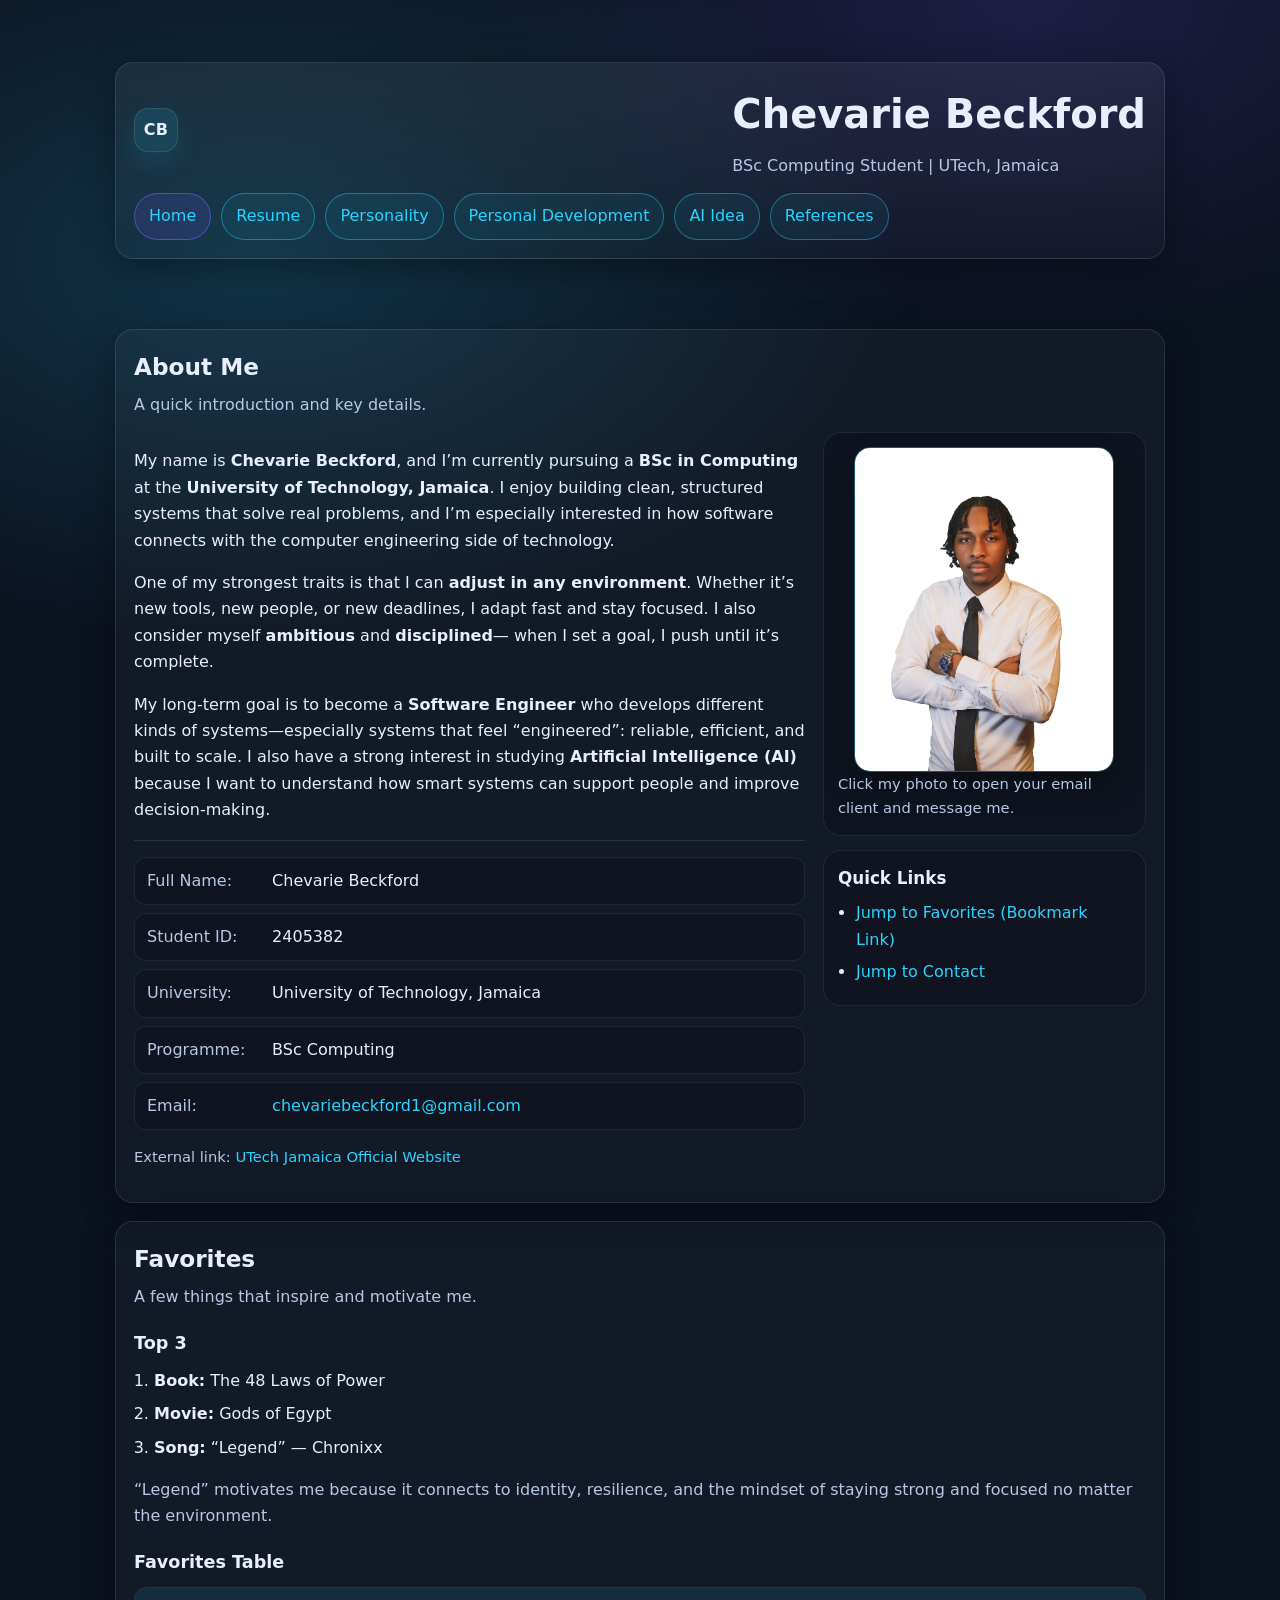
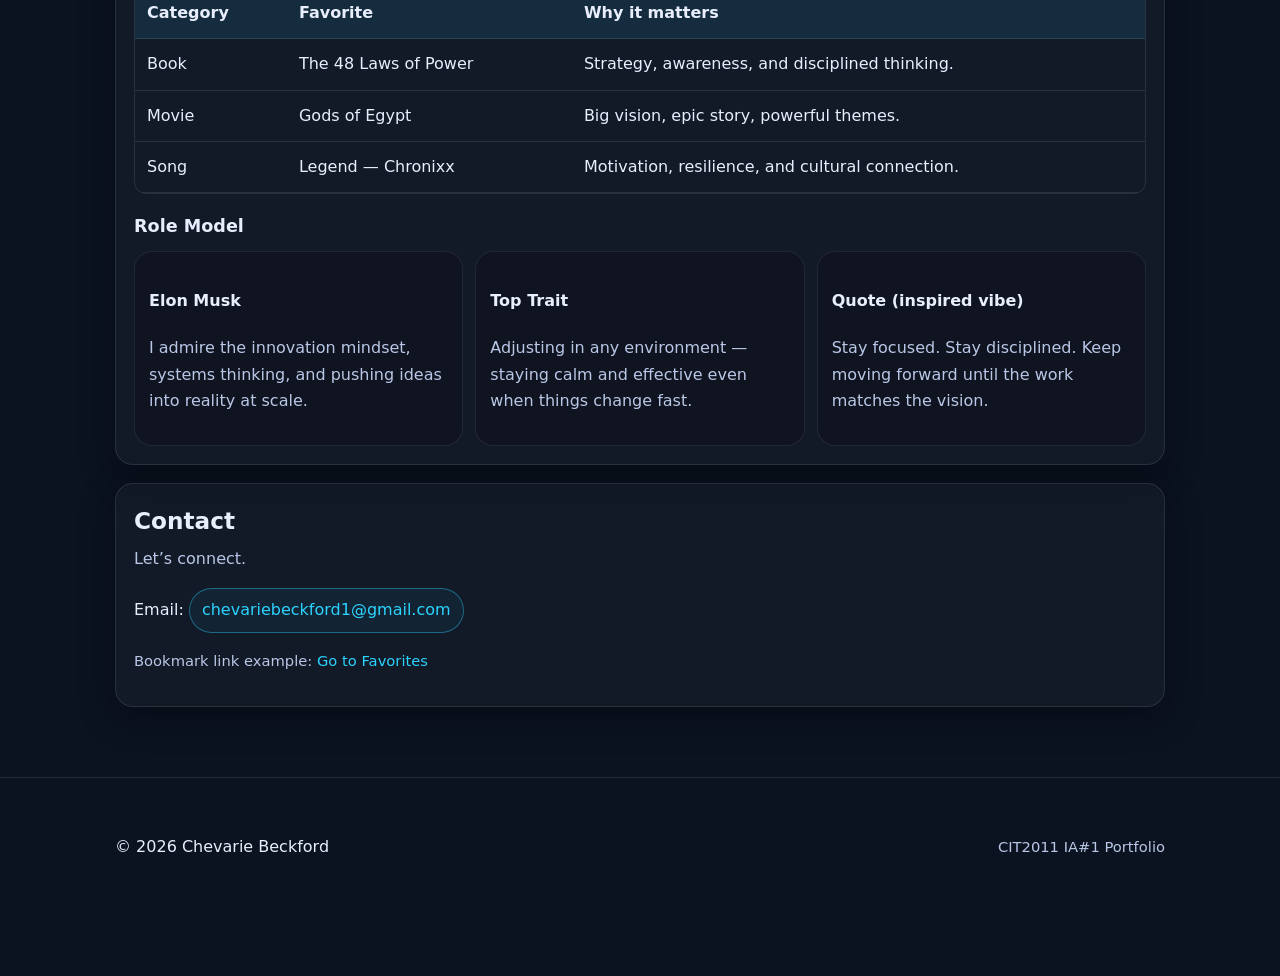
==== index.html @ f5f7dd22 "Rename Codes/index.html to index.html" ====
<!DOCTYPE html>
<html lang="en">
<head>
  <!--
    Name: Chevarie Beckford
    Student ID: 2405382
    Course: CIT2011 Web Programming (Semester 2 AY 25-26)
    Assignment: Individual Assignment #1 (IA#1)
  -->
  <meta charset="UTF-8">
  <meta name="viewport" content="width=device-width, initial-scale=1.0">
  <title>Chevarie Beckford | Portfolio</title>

  <!-- IMPORTANT:
       index.html is inside /Codes
       style.css is in the ROOT of the repo
       so the correct path from /Codes is ../style.css
  -->
  <link rel="stylesheet" href="../style.css">
</head>

<body>
  <a class="skip-link" href="#main">Skip to content</a>

  <header class="site-header">
    <div class="container header-grid">
      <div class="brand">
        <div class="logo" aria-hidden="true">CB</div>
        <div>
          <h1>Chevarie Beckford</h1>
          <p class="subtitle">BSc Computing Student | UTech, Jamaica</p>
        </div>
      </div>

      <nav class="nav" aria-label="Primary Navigation">
        <a class="nav-link active" href="index.html">Home</a>
        <a class="nav-link" href="resume.html">Resume</a>
        <a class="nav-link" href="personality.html">Personality</a>
        <a class="nav-link" href="personal-development.html">Personal Development</a>
        <a class="nav-link" href="ai-idea.html">AI Idea</a>
        <a class="nav-link" href="references.html">References</a>
      </nav>
    </div>
  </header>

  <main id="main" class="container">
    <!-- Bookmark/Internal Anchor Link target -->
    <section class="card" id="about">
      <header class="card-header">
        <h2>About Me</h2>
        <p class="muted">A quick introduction and key details.</p>
      </header>

      <article class="card-body">
        <div class="about-grid">
          <div>
            <!-- 3 paragraphs requirement -->
            <p>
              My name is <strong>Chevarie Beckford</strong>, and I’m currently pursuing a <strong>BSc in Computing</strong> at the
              <strong>University of Technology, Jamaica</strong>. I enjoy building clean, structured systems that solve real problems,
              and I’m especially interested in how software connects with the computer engineering side of technology.
            </p>

            <p>
              One of my strongest traits is that I can <strong>adjust in any environment</strong>. Whether it’s new tools, new people,
              or new deadlines, I adapt fast and stay focused. I also consider myself <strong>ambitious</strong> and <strong>disciplined</strong>—
              when I set a goal, I push until it’s complete.
            </p>

            <p>
              My long-term goal is to become a <strong>Software Engineer</strong> who develops different kinds of systems—especially
              systems that feel “engineered”: reliable, efficient, and built to scale. I also have a strong interest in studying
              <strong>Artificial Intelligence (AI)</strong> because I want to understand how smart systems can support people and improve decision-making.
            </p>

            <hr class="divider">

            <!-- Demographic data -->
            <ul class="info-list">
              <li><span>Full Name:</span> Chevarie Beckford</li>
              <li><span>Student ID:</span> 2405382</li>
              <li><span>University:</span> University of Technology, Jamaica</li>
              <li><span>Programme:</span> BSc Computing</li>
              <li><span>Email:</span> <a href="mailto:chevariebeckford1@gmail.com">chevariebeckford1@gmail.com</a></li>
            </ul>

            <!-- External hyperlink requirement -->
            <p class="muted small">
              External link: <a href="https://www.utech.edu.jm" target="_blank" rel="noopener">UTech Jamaica Official Website</a>
            </p>
          </div>

          <aside class="profile">
            <figure class="profile-figure">
              <!-- Image requirement + alt attribute + link to local mail client -->
              <a href="mailto:chevariebeckford1@gmail.com" title="Click to email me">
                <!-- IMPORTANT:
                     Your image is in /Assets
                     This index.html is in /Codes
                     So correct path is ../Assets/me.jpg
                -->
                <img src="../Assets/me.jpg" alt="Photo of Chevarie Beckford" class="profile-img">
              </a>
              <figcaption class="muted small">
                Click my photo to open your email client and message me.
              </figcaption>
            </figure>

            <div class="mini-card">
              <h3 class="mini-title">Quick Links</h3>
              <ul class="mini-links">
                <li><a href="#favorites">Jump to Favorites (Bookmark Link)</a></li>
                <li><a href="#contact">Jump to Contact</a></li>
              </ul>
            </div>
          </aside>
        </div>
      </article>
    </section>

    <!-- Favorites section to satisfy list + table/card style -->
    <section class="card" id="favorites">
      <header class="card-header">
        <h2>Favorites</h2>
        <p class="muted">A few things that inspire and motivate me.</p>
      </header>

      <div class="card-body">
        <!-- List requirement -->
        <h3 class="section-title">Top 3</h3>
        <ol class="nice-list">
          <li><strong>Book:</strong> The 48 Laws of Power</li>
          <li><strong>Movie:</strong> Gods of Egypt</li>
          <li><strong>Song:</strong> “Legend” — Chronixx</li>
        </ol>

        <p class="muted">
          “Legend” motivates me because it connects to identity, resilience, and the mindset of staying strong and focused
          no matter the environment.
        </p>

        <!-- Table OR card-style section requirement (we’ll include both, table is safest) -->
        <h3 class="section-title">Favorites Table</h3>
        <div class="table-wrap" role="region" aria-label="Favorites Table">
          <table class="data-table">
            <thead>
              <tr>
                <th>Category</th>
                <th>Favorite</th>
                <th>Why it matters</th>
              </tr>
            </thead>
            <tbody>
              <tr>
                <td>Book</td>
                <td>The 48 Laws of Power</td>
                <td>Strategy, awareness, and disciplined thinking.</td>
              </tr>
              <tr>
                <td>Movie</td>
                <td>Gods of Egypt</td>
                <td>Big vision, epic story, powerful themes.</td>
              </tr>
              <tr>
                <td>Song</td>
                <td>Legend — Chronixx</td>
                <td>Motivation, resilience, and cultural connection.</td>
              </tr>
            </tbody>
          </table>
        </div>

        <h3 class="section-title">Role Model</h3>
        <div class="cards-3">
          <article class="mini-card">
            <h4>Elon Musk</h4>
            <p class="muted">
              I admire the innovation mindset, systems thinking, and pushing ideas into reality at scale.
            </p>
          </article>

          <article class="mini-card">
            <h4>Top Trait</h4>
            <p class="muted">
              Adjusting in any environment — staying calm and effective even when things change fast.
            </p>
          </article>

          <article class="mini-card">
            <h4>Quote (inspired vibe)</h4>
            <p class="muted">
              Stay focused. Stay disciplined. Keep moving forward until the work matches the vision.
            </p>
          </article>
        </div>
      </div>
    </section>

    <section class="card" id="contact">
      <header class="card-header">
        <h2>Contact</h2>
        <p class="muted">Let’s connect.</p>
      </header>

      <div class="card-body">
        <p>
          Email:
          <a class="pill" href="mailto:chevariebeckford1@gmail.com">chevariebeckford1@gmail.com</a>
        </p>

        <!-- internal anchor link exists already (bookmark link) -->
        <p class="muted small">
          Bookmark link example: <a href="#favorites">Go to Favorites</a>
        </p>
      </div>
    </section>
  </main>

  <footer class="site-footer">
    <div class="container footer-flex">
      <p>© 2026 Chevarie Beckford</p>
      <p class="muted small">CIT2011 IA#1 Portfolio</p>
    </div>
  </footer>
</body>
</html>
---- style.css ----
/* ==========================================
   Name: Chevarie Beckford
   ID: 2405382
   Course: CIT2011 Web Programming
   Assignment: IA#1 Portfolio
   ========================================== */

/* ---------- Reset ---------- */
* { box-sizing: border-box; }
html, body { margin: 0; padding: 0; }

:root{
  --bg:#0b1220;
  --panel:#0f1a33;
  --panel2:#0e1730;
  --card: rgba(255,255,255,0.03);
  --border: rgba(255,255,255,0.10);
  --text:#e8eefc;
  --muted:#b9c7e6;
  --accent:#2bd3ff;
  --accent2:#7c5cff;
  --shadow: 0 10px 35px rgba(0,0,0,0.35);

  --radius: 18px;
  --radius2: 12px;

  --font: system-ui, -apple-system, "Segoe UI", Roboto, Arial, sans-serif;
}

/* ---------- Base ---------- */
body{
  font-family: var(--font);
  color: var(--text);
  line-height: 1.65;
  background:
    radial-gradient(1200px 700px at 20% 10%, rgba(43,211,255,0.18), transparent 55%),
    radial-gradient(1000px 600px at 80% 0%, rgba(124,92,255,0.16), transparent 55%),
    var(--bg);
}

img{ max-width: 100%; display: block; }
a{ color: var(--accent); text-decoration: none; }
a:hover{ text-decoration: underline; } /* pseudo-class */

/* ---------- Utilities ---------- */
.container{
  width: min(1050px, 94%);
  margin: 22px auto 70px;
}

.muted{ color: var(--muted); }
.small{ font-size: 0.92rem; }

hr.divider{
  border: none;
  border-top: 1px solid var(--border);
  margin: 16px 0;
}

.section-title{
  margin-top: 18px;
  margin-bottom: 8px;
  font-size: 1.1rem;
}

/* Skip link */
.skip-link{
  position: absolute;
  left: -999px;
  top: -999px;
  padding: 10px 14px;
  border-radius: 10px;
  background: rgba(43,211,255,0.18);
  border: 1px solid rgba(43,211,255,0.35);
}
.skip-link:focus{
  left: 16px;
  top: 16px;
  z-index: 9999;
}

/* ---------- Header ---------- */
.site-header{
  margin: 22px auto 18px;
  padding: 18px 0 0;
}

.header-grid{
  padding: 18px;
  border-radius: var(--radius);
  background: linear-gradient(180deg, rgba(255,255,255,0.06), rgba(255,255,255,0.02));
  border: 1px solid var(--border);
  box-shadow: var(--shadow);
}

.brand{
  display:flex;
  align-items:center;
  gap: 14px;
  flex-wrap: wrap;
  justify-content: space-between;
}

.logo{
  width: 44px;
  height: 44px;
  border-radius: 14px;
  border: 1px solid var(--border);
  background: rgba(43,211,255,0.12);
  display: grid;
  place-items: center;
  font-weight: 800;
  letter-spacing: 0.4px;
  box-shadow: 0 12px 25px rgba(43,211,255,0.10);
}

.site-header h1{
  margin: 0;
  font-size: clamp(24px, 3.2vw, 40px);
}

.subtitle{
  margin: 6px 0 0;
  color: var(--muted);
}

/* ---------- Navigation ---------- */
.nav{
  margin-top: 14px;
  display:flex;
  gap: 10px;
  flex-wrap: wrap;
}

.nav-link{
  display:inline-block;
  padding: 9px 14px;
  border-radius: 999px;
  border: 1px solid rgba(43,211,255,0.40);
  background: rgba(43,211,255,0.06);
  transition: transform 0.18s ease, background 0.18s ease;
}

.nav-link:hover{
  background: rgba(43,211,255,0.15);
  transform: translateY(-2px);
}

.nav-link.active{
  border-color: rgba(124,92,255,0.55);
  background: rgba(124,92,255,0.14);
}

/* ---------- Cards ---------- */
.card{
  margin-top: 18px;
  padding: 18px;
  border-radius: var(--radius);
  background: var(--card);
  border: 1px solid var(--border);
  box-shadow: var(--shadow);
}

.card-header h2{
  margin: 0 0 6px;
  font-size: 1.45rem;
}
.card-header p{ margin: 0; }

.card-body{ margin-top: 14px; }

/* ---------- About grid ---------- */
.about-grid{
  display:grid;
  grid-template-columns: 1.35fr 0.65fr;
  gap: 18px;
  align-items: start;
}

.profile{
  display: grid;
  gap: 14px;
}

.profile-figure{
  margin: 0;
  padding: 14px;
  border-radius: var(--radius);
  border: 1px solid rgba(255,255,255,0.08);
  background: rgba(0,0,0,0.18);
}

.profile-img{
  width: 100%;
  max-width: 260px;
  margin: 0 auto;
  border-radius: 16px;
  border: 1px solid rgba(43,211,255,0.35);
  box-shadow: 0 14px 28px rgba(0,0,0,0.35);
}

/* ---------- Info list ---------- */
.info-list{
  list-style: none;
  padding-left: 0;
  margin: 10px 0 0;
  display:grid;
  gap: 8px;
}

.info-list li{
  padding: 10px 12px;
  border-radius: 12px;
  border: 1px solid rgba(255,255,255,0.08);
  background: rgba(0,0,0,0.16);
}

.info-list span{
  color: var(--muted);
  display:inline-block;
  min-width: 120px;
}

/* ---------- Mini cards ---------- */
.mini-card{
  padding: 14px;
  border-radius: var(--radius);
  border: 1px solid rgba(255,255,255,0.08);
  background: rgba(0,0,0,0.16);
}

.mini-title{
  margin: 0 0 8px;
  font-size: 1.05rem;
}

.mini-links{
  margin: 0;
  padding-left: 18px;
}
.mini-links li{ margin: 6px 0; }

/* ---------- Lists ---------- */
.nice-list{
  padding-left: 20px;
  margin: 10px 0 0;
}
.nice-list li{ margin: 7px 0; }

/* ---------- Table ---------- */
.table-wrap{
  margin-top: 10px;
  overflow-x: auto;
  border-radius: var(--radius2);
  border: 1px solid rgba(255,255,255,0.10);
}

.data-table{
  width: 100%;
  border-collapse: collapse;
  min-width: 560px;
}

.data-table th, .data-table td{
  padding: 12px 12px;
  text-align: left;
  border-bottom: 1px solid rgba(255,255,255,0.10);
}

.data-table th{
  background: rgba(43,211,255,0.10);
}

.data-table tr:hover td{
  background: rgba(255,255,255,0.03);
}

/* ---------- 3 cards row ---------- */
.cards-3{
  display:grid;
  grid-template-columns: repeat(3, 1fr);
  gap: 12px;
  margin-top: 10px;
}

/* ---------- Pill ---------- */
.pill{
  display:inline-block;
  padding: 8px 12px;
  border-radius: 999px;
  border: 1px solid rgba(43,211,255,0.40);
  background: rgba(43,211,255,0.06);
}

/* ---------- Footer ---------- */
.site-footer{
  margin-top: 18px;
  padding: 18px 0 30px;
  border-top: 1px solid rgba(255,255,255,0.10);
}

.footer-flex{
  display:flex;
  justify-content: space-between;
  align-items: center;
  flex-wrap: wrap;
  gap: 10px;
}

/* ---------- Responsive ---------- */
@media (max-width: 950px){
  .about-grid{ grid-template-columns: 1fr; }
  .cards-3{ grid-template-columns: 1fr; }
}

@media (max-width: 600px){
  .nav-link{ width: 100%; text-align: center; }
  .container{ width: 94%; margin: 18px auto 60px; }
}
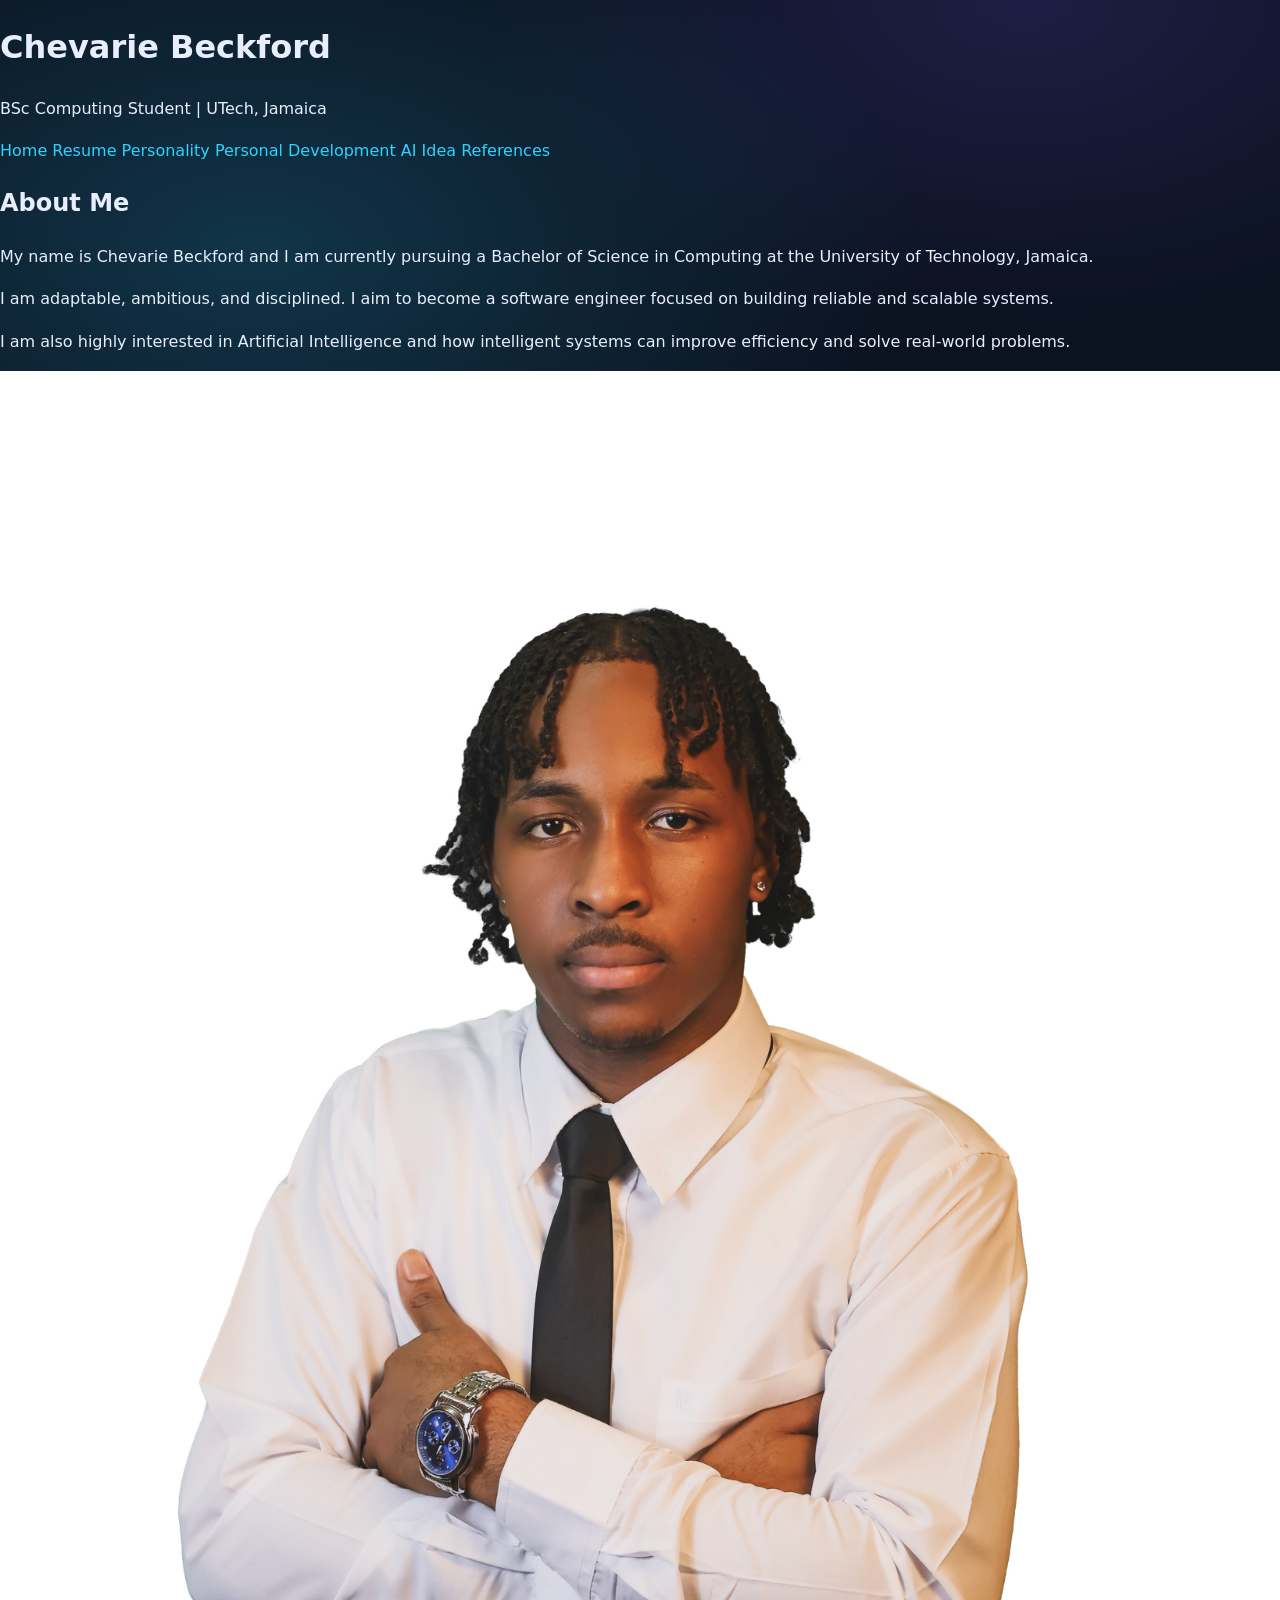
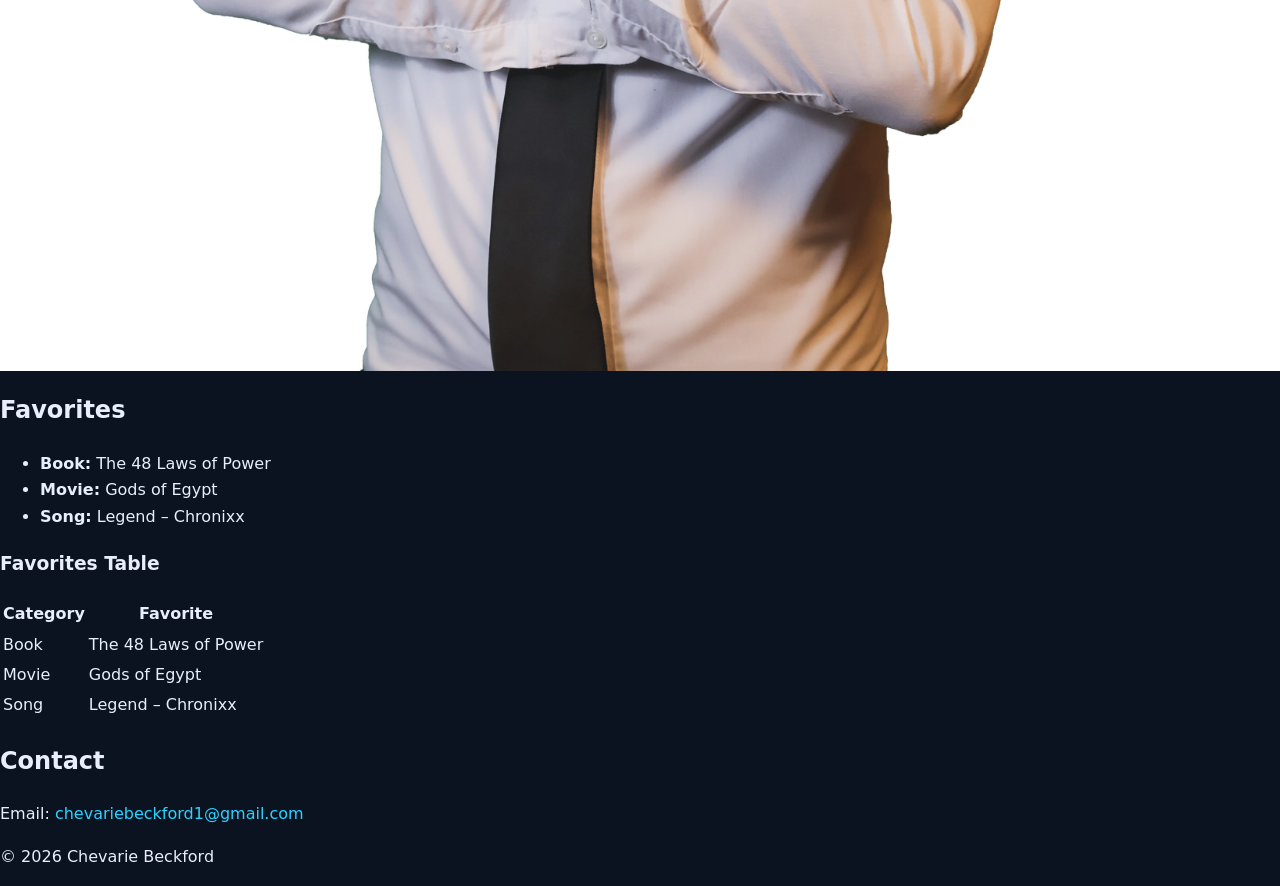
==== commit dff1e019: "Update index.html" ====
--- a/index.html
+++ b/index.html
@@ -1,226 +1,104 @@
 <!DOCTYPE html>
 <html lang="en">
 <head>
-  <!--
-    Name: Chevarie Beckford
-    Student ID: 2405382
-    Course: CIT2011 Web Programming (Semester 2 AY 25-26)
-    Assignment: Individual Assignment #1 (IA#1)
-  -->
-  <meta charset="UTF-8">
-  <meta name="viewport" content="width=device-width, initial-scale=1.0">
-  <title>Chevarie Beckford | Portfolio</title>
+    <!--
+        Name: Chevarie Beckford
+        Student ID: 2405382
+        Course: CIT2011 Web Programming
+        Assignment: IA#1 Portfolio
+    -->
+    <meta charset="UTF-8">
+    <meta name="viewport" content="width=device-width, initial-scale=1.0">
+    <title>Chevarie Beckford | Portfolio</title>
 
-  <!-- IMPORTANT:
-       index.html is inside /Codes
-       style.css is in the ROOT of the repo
-       so the correct path from /Codes is ../style.css
-  -->
-  <link rel="stylesheet" href="../style.css">
+    <!-- CSS is now in ROOT -->
+    <link rel="stylesheet" href="style.css">
 </head>
 
 <body>
-  <a class="skip-link" href="#main">Skip to content</a>
 
-  <header class="site-header">
-    <div class="container header-grid">
-      <div class="brand">
-        <div class="logo" aria-hidden="true">CB</div>
-        <div>
-          <h1>Chevarie Beckford</h1>
-          <p class="subtitle">BSc Computing Student | UTech, Jamaica</p>
-        </div>
-      </div>
+<header>
+    <h1>Chevarie Beckford</h1>
+    <p>BSc Computing Student | UTech, Jamaica</p>
+</header>
 
-      <nav class="nav" aria-label="Primary Navigation">
-        <a class="nav-link active" href="index.html">Home</a>
-        <a class="nav-link" href="resume.html">Resume</a>
-        <a class="nav-link" href="personality.html">Personality</a>
-        <a class="nav-link" href="personal-development.html">Personal Development</a>
-        <a class="nav-link" href="ai-idea.html">AI Idea</a>
-        <a class="nav-link" href="references.html">References</a>
-      </nav>
-    </div>
-  </header>
+<nav>
+    <a href="index.html">Home</a>
+    <a href="Codes/resume.html">Resume</a>
+    <a href="Codes/personality.html">Personality</a>
+    <a href="Codes/personal-development.html">Personal Development</a>
+    <a href="Codes/ai-idea.html">AI Idea</a>
+    <a href="Codes/references.html">References</a>
+</nav>
 
-  <main id="main" class="container">
-    <!-- Bookmark/Internal Anchor Link target -->
-    <section class="card" id="about">
-      <header class="card-header">
-        <h2>About Me</h2>
-        <p class="muted">A quick introduction and key details.</p>
-      </header>
+<section>
+    <h2>About Me</h2>
 
-      <article class="card-body">
-        <div class="about-grid">
-          <div>
-            <!-- 3 paragraphs requirement -->
-            <p>
-              My name is <strong>Chevarie Beckford</strong>, and I’m currently pursuing a <strong>BSc in Computing</strong> at the
-              <strong>University of Technology, Jamaica</strong>. I enjoy building clean, structured systems that solve real problems,
-              and I’m especially interested in how software connects with the computer engineering side of technology.
-            </p>
+    <p>
+        My name is Chevarie Beckford and I am currently pursuing a Bachelor of Science in Computing 
+        at the University of Technology, Jamaica.
+    </p>
 
-            <p>
-              One of my strongest traits is that I can <strong>adjust in any environment</strong>. Whether it’s new tools, new people,
-              or new deadlines, I adapt fast and stay focused. I also consider myself <strong>ambitious</strong> and <strong>disciplined</strong>—
-              when I set a goal, I push until it’s complete.
-            </p>
+    <p>
+        I am adaptable, ambitious, and disciplined. I aim to become a software engineer 
+        focused on building reliable and scalable systems.
+    </p>
 
-            <p>
-              My long-term goal is to become a <strong>Software Engineer</strong> who develops different kinds of systems—especially
-              systems that feel “engineered”: reliable, efficient, and built to scale. I also have a strong interest in studying
-              <strong>Artificial Intelligence (AI)</strong> because I want to understand how smart systems can support people and improve decision-making.
-            </p>
+    <p>
+        I am also highly interested in Artificial Intelligence and how intelligent systems 
+        can improve efficiency and solve real-world problems.
+    </p>
 
-            <hr class="divider">
+    <!-- Image (now path is different because index is in root) -->
+    <a href="mailto:chevariebeckford1@gmail.com">
+        <img src="Assets/me.jpg" alt="Photo of Chevarie Beckford">
+    </a>
 
-            <!-- Demographic data -->
-            <ul class="info-list">
-              <li><span>Full Name:</span> Chevarie Beckford</li>
-              <li><span>Student ID:</span> 2405382</li>
-              <li><span>University:</span> University of Technology, Jamaica</li>
-              <li><span>Programme:</span> BSc Computing</li>
-              <li><span>Email:</span> <a href="mailto:chevariebeckford1@gmail.com">chevariebeckford1@gmail.com</a></li>
-            </ul>
+</section>
 
-            <!-- External hyperlink requirement -->
-            <p class="muted small">
-              External link: <a href="https://www.utech.edu.jm" target="_blank" rel="noopener">UTech Jamaica Official Website</a>
-            </p>
-          </div>
+<section id="favorites">
+    <h2>Favorites</h2>
 
-          <aside class="profile">
-            <figure class="profile-figure">
-              <!-- Image requirement + alt attribute + link to local mail client -->
-              <a href="mailto:chevariebeckford1@gmail.com" title="Click to email me">
-                <!-- IMPORTANT:
-                     Your image is in /Assets
-                     This index.html is in /Codes
-                     So correct path is ../Assets/me.jpg
-                -->
-                <img src="../Assets/me.jpg" alt="Photo of Chevarie Beckford" class="profile-img">
-              </a>
-              <figcaption class="muted small">
-                Click my photo to open your email client and message me.
-              </figcaption>
-            </figure>
+    <ul>
+        <li><strong>Book:</strong> The 48 Laws of Power</li>
+        <li><strong>Movie:</strong> Gods of Egypt</li>
+        <li><strong>Song:</strong> Legend – Chronixx</li>
+    </ul>
 
-            <div class="mini-card">
-              <h3 class="mini-title">Quick Links</h3>
-              <ul class="mini-links">
-                <li><a href="#favorites">Jump to Favorites (Bookmark Link)</a></li>
-                <li><a href="#contact">Jump to Contact</a></li>
-              </ul>
-            </div>
-          </aside>
-        </div>
-      </article>
-    </section>
+    <h3>Favorites Table</h3>
 
-    <!-- Favorites section to satisfy list + table/card style -->
-    <section class="card" id="favorites">
-      <header class="card-header">
-        <h2>Favorites</h2>
-        <p class="muted">A few things that inspire and motivate me.</p>
-      </header>
+    <table>
+        <tr>
+            <th>Category</th>
+            <th>Favorite</th>
+        </tr>
+        <tr>
+            <td>Book</td>
+            <td>The 48 Laws of Power</td>
+        </tr>
+        <tr>
+            <td>Movie</td>
+            <td>Gods of Egypt</td>
+        </tr>
+        <tr>
+            <td>Song</td>
+            <td>Legend – Chronixx</td>
+        </tr>
+    </table>
+</section>
 
-      <div class="card-body">
-        <!-- List requirement -->
-        <h3 class="section-title">Top 3</h3>
-        <ol class="nice-list">
-          <li><strong>Book:</strong> The 48 Laws of Power</li>
-          <li><strong>Movie:</strong> Gods of Egypt</li>
-          <li><strong>Song:</strong> “Legend” — Chronixx</li>
-        </ol>
+<section id="contact">
+    <h2>Contact</h2>
+    <p>Email: 
+        <a href="mailto:chevariebeckford1@gmail.com">
+            chevariebeckford1@gmail.com
+        </a>
+    </p>
+</section>
 
-        <p class="muted">
-          “Legend” motivates me because it connects to identity, resilience, and the mindset of staying strong and focused
-          no matter the environment.
-        </p>
+<footer>
+    <p>&copy; 2026 Chevarie Beckford</p>
+</footer>
 
-        <!-- Table OR card-style section requirement (we’ll include both, table is safest) -->
-        <h3 class="section-title">Favorites Table</h3>
-        <div class="table-wrap" role="region" aria-label="Favorites Table">
-          <table class="data-table">
-            <thead>
-              <tr>
-                <th>Category</th>
-                <th>Favorite</th>
-                <th>Why it matters</th>
-              </tr>
-            </thead>
-            <tbody>
-              <tr>
-                <td>Book</td>
-                <td>The 48 Laws of Power</td>
-                <td>Strategy, awareness, and disciplined thinking.</td>
-              </tr>
-              <tr>
-                <td>Movie</td>
-                <td>Gods of Egypt</td>
-                <td>Big vision, epic story, powerful themes.</td>
-              </tr>
-              <tr>
-                <td>Song</td>
-                <td>Legend — Chronixx</td>
-                <td>Motivation, resilience, and cultural connection.</td>
-              </tr>
-            </tbody>
-          </table>
-        </div>
-
-        <h3 class="section-title">Role Model</h3>
-        <div class="cards-3">
-          <article class="mini-card">
-            <h4>Elon Musk</h4>
-            <p class="muted">
-              I admire the innovation mindset, systems thinking, and pushing ideas into reality at scale.
-            </p>
-          </article>
-
-          <article class="mini-card">
-            <h4>Top Trait</h4>
-            <p class="muted">
-              Adjusting in any environment — staying calm and effective even when things change fast.
-            </p>
-          </article>
-
-          <article class="mini-card">
-            <h4>Quote (inspired vibe)</h4>
-            <p class="muted">
-              Stay focused. Stay disciplined. Keep moving forward until the work matches the vision.
-            </p>
-          </article>
-        </div>
-      </div>
-    </section>
-
-    <section class="card" id="contact">
-      <header class="card-header">
-        <h2>Contact</h2>
-        <p class="muted">Let’s connect.</p>
-      </header>
-
-      <div class="card-body">
-        <p>
-          Email:
-          <a class="pill" href="mailto:chevariebeckford1@gmail.com">chevariebeckford1@gmail.com</a>
-        </p>
-
-        <!-- internal anchor link exists already (bookmark link) -->
-        <p class="muted small">
-          Bookmark link example: <a href="#favorites">Go to Favorites</a>
-        </p>
-      </div>
-    </section>
-  </main>
-
-  <footer class="site-footer">
-    <div class="container footer-flex">
-      <p>© 2026 Chevarie Beckford</p>
-      <p class="muted small">CIT2011 IA#1 Portfolio</p>
-    </div>
-  </footer>
 </body>
 </html>
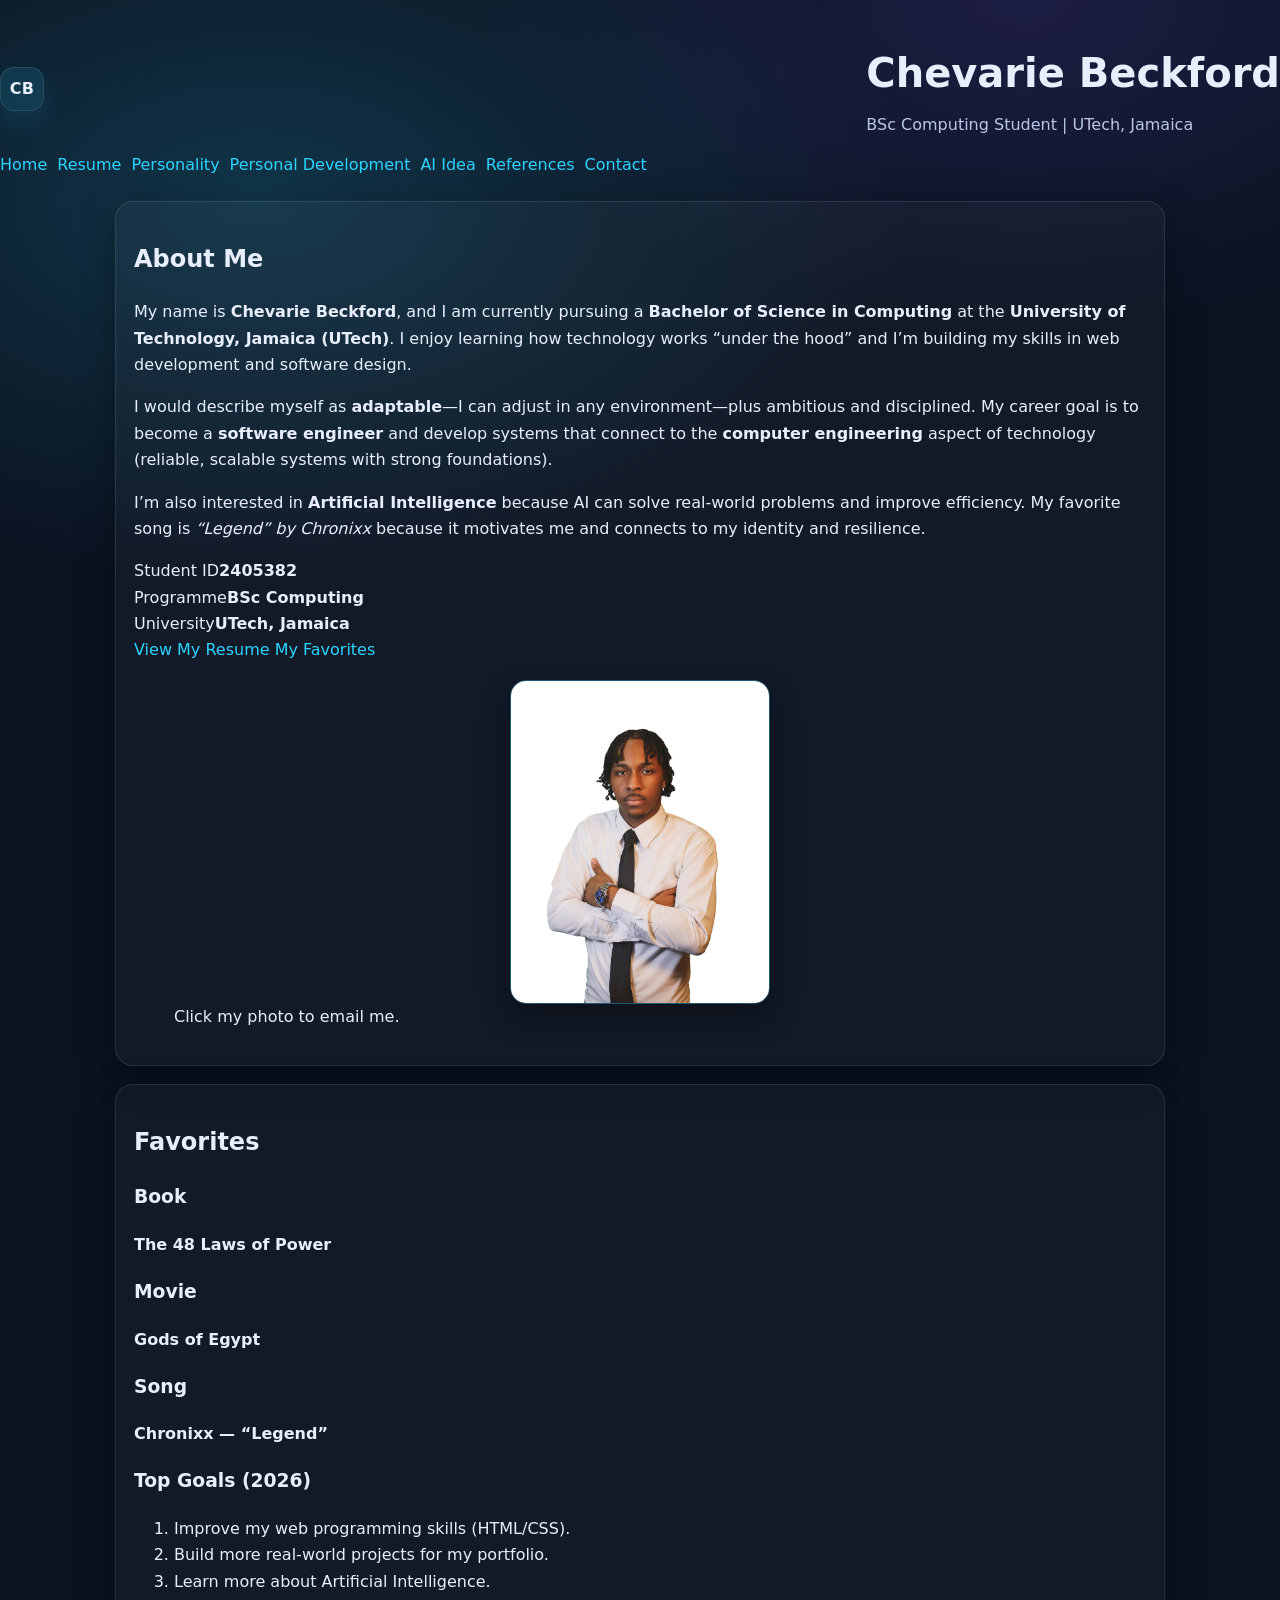
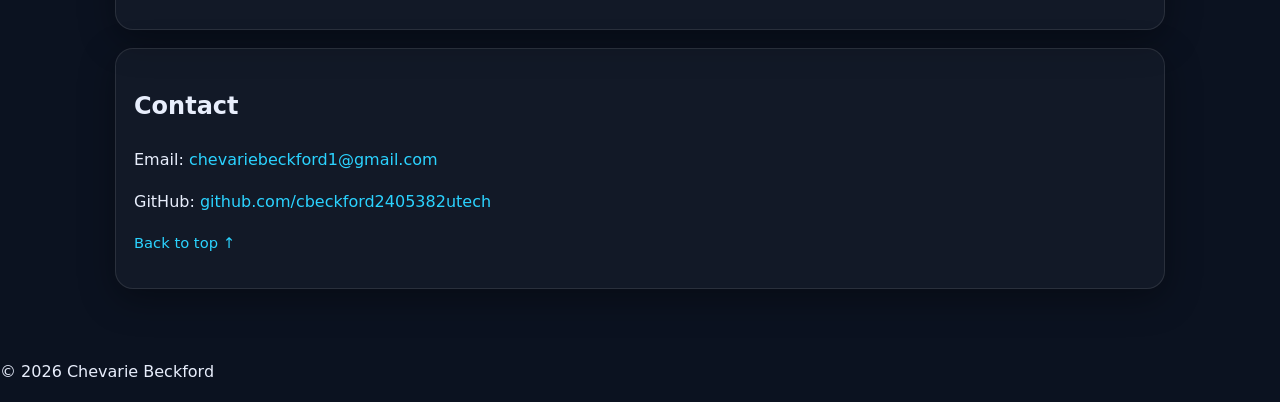
==== commit c401e39f: "Update index.html" ====
--- a/index.html
+++ b/index.html
@@ -1,104 +1,138 @@
 <!DOCTYPE html>
 <html lang="en">
 <head>
-    <!--
-        Name: Chevarie Beckford
-        Student ID: 2405382
-        Course: CIT2011 Web Programming
-        Assignment: IA#1 Portfolio
-    -->
-    <meta charset="UTF-8">
-    <meta name="viewport" content="width=device-width, initial-scale=1.0">
-    <title>Chevarie Beckford | Portfolio</title>
-
-    <!-- CSS is now in ROOT -->
-    <link rel="stylesheet" href="style.css">
+  <!--
+    Name: Chevarie Beckford
+    Student ID: 2405382
+    Course: CIT2011 Web Programming
+    Semester: 2 AY 2025-2026
+    Assignment: IA#1 Portfolio
+  -->
+  <meta charset="UTF-8">
+  <meta name="viewport" content="width=device-width, initial-scale=1.0">
+  <title>Chevarie Beckford | Portfolio</title>
+  <link rel="stylesheet" href="../style.css">
 </head>
 
 <body>
+  <header class="site-header" id="top">
+    <div class="brand">
+      <div class="logo" aria-hidden="true">CB</div>
+      <div>
+        <h1>Chevarie Beckford</h1>
+        <p class="subtitle">BSc Computing Student | UTech, Jamaica</p>
+      </div>
+    </div>
 
-<header>
-    <h1>Chevarie Beckford</h1>
-    <p>BSc Computing Student | UTech, Jamaica</p>
-</header>
+    <nav class="nav">
+      <a class="active" href="index.html">Home</a>
+      <a href="resume.html">Resume</a>
+      <a href="personality.html">Personality</a>
+      <a href="personal-development.html">Personal Development</a>
+      <a href="ai-idea.html">AI Idea</a>
+      <a href="references.html">References</a>
+      <a class="nav-btn" href="#contact">Contact</a>
+    </nav>
+  </header>
 
-<nav>
-    <a href="index.html">Home</a>
-    <a href="Codes/resume.html">Resume</a>
-    <a href="Codes/personality.html">Personality</a>
-    <a href="Codes/personal-development.html">Personal Development</a>
-    <a href="Codes/ai-idea.html">AI Idea</a>
-    <a href="Codes/references.html">References</a>
-</nav>
+  <main class="container">
+    <section class="card hero">
+      <div class="hero-text">
+        <h2>About Me</h2>
 
-<section>
-    <h2>About Me</h2>
+        <!-- 3 paragraphs required -->
+        <p>
+          My name is <strong>Chevarie Beckford</strong>, and I am currently pursuing a
+          <strong>Bachelor of Science in Computing</strong> at the <strong>University of Technology, Jamaica (UTech)</strong>.
+          I enjoy learning how technology works “under the hood” and I’m building my skills in web development and software design.
+        </p>
 
-    <p>
-        My name is Chevarie Beckford and I am currently pursuing a Bachelor of Science in Computing 
-        at the University of Technology, Jamaica.
-    </p>
+        <p>
+          I would describe myself as <strong>adaptable</strong>—I can adjust in any environment—plus ambitious and disciplined.
+          My career goal is to become a <strong>software engineer</strong> and develop systems that connect to the
+          <strong>computer engineering</strong> aspect of technology (reliable, scalable systems with strong foundations).
+        </p>
 
-    <p>
-        I am adaptable, ambitious, and disciplined. I aim to become a software engineer 
-        focused on building reliable and scalable systems.
-    </p>
+        <p>
+          I’m also interested in <strong>Artificial Intelligence</strong> because AI can solve real-world problems and improve efficiency.
+          My favorite song is <em>“Legend” by Chronixx</em> because it motivates me and connects to my identity and resilience.
+        </p>
 
-    <p>
-        I am also highly interested in Artificial Intelligence and how intelligent systems 
-        can improve efficiency and solve real-world problems.
-    </p>
+        <div class="quick-info">
+          <div><span>Student ID</span><strong>2405382</strong></div>
+          <div><span>Programme</span><strong>BSc Computing</strong></div>
+          <div><span>University</span><strong>UTech, Jamaica</strong></div>
+        </div>
 
-    <!-- Image (now path is different because index is in root) -->
-    <a href="mailto:chevariebeckford1@gmail.com">
-        <img src="Assets/me.jpg" alt="Photo of Chevarie Beckford">
-    </a>
+        <a class="primary-btn" href="resume.html">View My Resume</a>
+        <a class="ghost-btn" href="#favorites">My Favorites</a>
+      </div>
 
-</section>
+      <figure class="hero-img">
+        <!-- Image links to local mail client -->
+        <a href="mailto:chevariebeckford1@gmail.com" title="Email Chevarie">
+          <img src="../Assets/me.jpg" alt="Photo of Chevarie Beckford" class="profile-img">
+        </a>
+        <figcaption>Click my photo to email me.</figcaption>
+      </figure>
+    </section>
 
-<section id="favorites">
-    <h2>Favorites</h2>
+    <section class="grid-2">
+      <section class="card" id="favorites">
+        <h2>Favorites</h2>
 
-    <ul>
-        <li><strong>Book:</strong> The 48 Laws of Power</li>
-        <li><strong>Movie:</strong> Gods of Egypt</li>
-        <li><strong>Song:</strong> Legend – Chronixx</li>
-    </ul>
+        <!-- Table OR card-style section listing at least 3 favorites -->
+        <div class="fav-grid">
+          <article class="fav-card">
+            <h3>Book</h3>
+            <p><strong>The 48 Laws of Power</strong></p>
+          </article>
 
-    <h3>Favorites Table</h3>
+          <article class="fav-card">
+            <h3>Movie</h3>
+            <p><strong>Gods of Egypt</strong></p>
+          </article>
 
-    <table>
-        <tr>
-            <th>Category</th>
-            <th>Favorite</th>
-        </tr>
-        <tr>
-            <td>Book</td>
-            <td>The 48 Laws of Power</td>
-        </tr>
-        <tr>
-            <td>Movie</td>
-            <td>Gods of Egypt</td>
-        </tr>
-        <tr>
-            <td>Song</td>
-            <td>Legend – Chronixx</td>
-        </tr>
-    </table>
-</section>
+          <article class="fav-card">
+            <h3>Song</h3>
+            <p><strong>Chronixx — “Legend”</strong></p>
+          </article>
+        </div>
 
-<section id="contact">
-    <h2>Contact</h2>
-    <p>Email: 
-        <a href="mailto:chevariebeckford1@gmail.com">
-            chevariebeckford1@gmail.com
-        </a>
-    </p>
-</section>
+        <!-- At least one list -->
+        <h3>Top Goals (2026)</h3>
+        <ol class="list">
+          <li>Improve my web programming skills (HTML/CSS).</li>
+          <li>Build more real-world projects for my portfolio.</li>
+          <li>Learn more about Artificial Intelligence.</li>
+        </ol>
+      </section>
 
-<footer>
+      <section class="card" id="contact">
+        <h2>Contact</h2>
+        <p>
+          Email:
+          <a href="mailto:chevariebeckford1@gmail.com">chevariebeckford1@gmail.com</a>
+        </p>
+
+        <!-- External hyperlink (required) -->
+        <p>
+          GitHub:
+          <a href="https://github.com/cbeckford2405382utech" target="_blank" rel="noopener">
+            github.com/cbeckford2405382utech
+          </a>
+        </p>
+
+        <!-- Bookmark link required -->
+        <p class="small">
+          <a href="#top">Back to top ↑</a>
+        </p>
+      </section>
+    </section>
+  </main>
+
+  <footer class="footer">
     <p>&copy; 2026 Chevarie Beckford</p>
-</footer>
-
+  </footer>
 </body>
 </html>
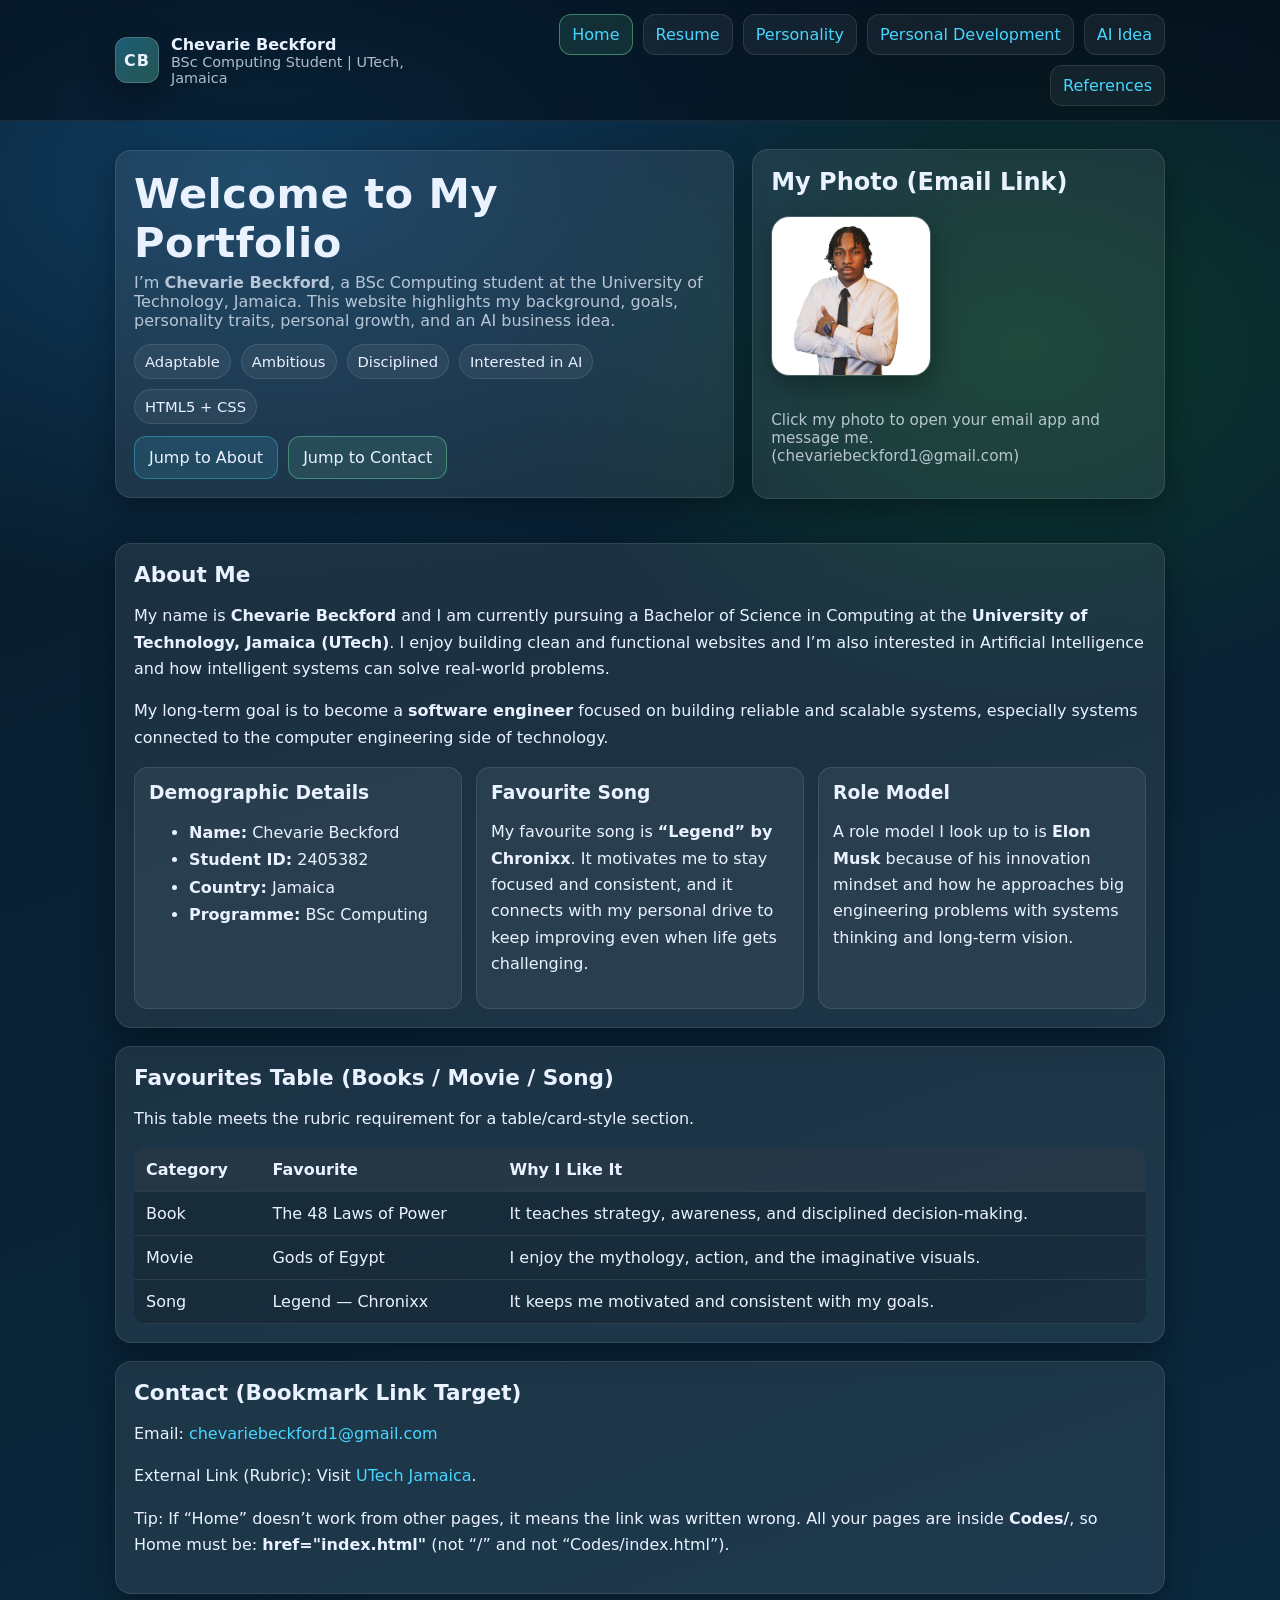
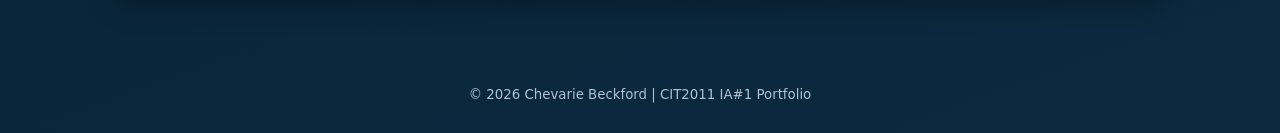
==== commit 5059d3f4: "Update index.html" ====
--- a/index.html
+++ b/index.html
@@ -1,138 +1,180 @@
 <!DOCTYPE html>
 <html lang="en">
 <head>
-  <!--
-    Name: Chevarie Beckford
-    Student ID: 2405382
-    Course: CIT2011 Web Programming
-    Semester: 2 AY 2025-2026
-    Assignment: IA#1 Portfolio
-  -->
-  <meta charset="UTF-8">
-  <meta name="viewport" content="width=device-width, initial-scale=1.0">
-  <title>Chevarie Beckford | Portfolio</title>
-  <link rel="stylesheet" href="../style.css">
+<!--
+Name: Chevarie Beckford
+Student ID: 2405382
+Course: CIT2011 Web Programming
+IA#1 Portfolio Website
+-->
+<meta charset="UTF-8">
+<meta name="viewport" content="width=device-width, initial-scale=1.0">
+<title>Chevarie Beckford | Home</title>
+<link rel="stylesheet" href="../style.css">
 </head>
 
 <body>
-  <header class="site-header" id="top">
-    <div class="brand">
-      <div class="logo" aria-hidden="true">CB</div>
-      <div>
-        <h1>Chevarie Beckford</h1>
-        <p class="subtitle">BSc Computing Student | UTech, Jamaica</p>
-      </div>
-    </div>
+<header class="site-header">
+<div class="container brandbar">
+<div class="brand">
+<div class="logo">CB</div>
+<div class="brand-text">
+<strong>Chevarie Beckford</strong>
+<span>BSc Computing Student | UTech, Jamaica</span>
+</div>
+</div>
 
-    <nav class="nav">
-      <a class="active" href="index.html">Home</a>
-      <a href="resume.html">Resume</a>
-      <a href="personality.html">Personality</a>
-      <a href="personal-development.html">Personal Development</a>
-      <a href="ai-idea.html">AI Idea</a>
-      <a href="references.html">References</a>
-      <a class="nav-btn" href="#contact">Contact</a>
-    </nav>
-  </header>
+<nav class="nav" aria-label="Primary Navigation">
+<a class="active" href="index.html">Home</a>
+<a href="resume.html">Resume</a>
+<a href="personality.html">Personality</a>
+<a href="personal-development.html">Personal Development</a>
+<a href="ai-idea.html">AI Idea</a>
+<a href="references.html">References</a>
+</nav>
+</div>
+</header>
 
-  <main class="container">
-    <section class="card hero">
-      <div class="hero-text">
-        <h2>About Me</h2>
+<section class="hero">
+<div class="container hero-grid">
+<article class="hero-card">
+<h1>Welcome to My Portfolio</h1>
+<p class="subtitle">
+I’m <strong>Chevarie Beckford</strong>, a BSc Computing student at the University of Technology, Jamaica.
+This website highlights my background, goals, personality traits, personal growth, and an AI business idea.
+</p>
 
-        <!-- 3 paragraphs required -->
-        <p>
-          My name is <strong>Chevarie Beckford</strong>, and I am currently pursuing a
-          <strong>Bachelor of Science in Computing</strong> at the <strong>University of Technology, Jamaica (UTech)</strong>.
-          I enjoy learning how technology works “under the hood” and I’m building my skills in web development and software design.
-        </p>
+<div class="badges" aria-label="Quick Highlights">
+<span class="badge">Adaptable</span>
+<span class="badge">Ambitious</span>
+<span class="badge">Disciplined</span>
+<span class="badge">Interested in AI</span>
+<span class="badge">HTML5 + CSS</span>
+</div>
 
-        <p>
-          I would describe myself as <strong>adaptable</strong>—I can adjust in any environment—plus ambitious and disciplined.
-          My career goal is to become a <strong>software engineer</strong> and develop systems that connect to the
-          <strong>computer engineering</strong> aspect of technology (reliable, scalable systems with strong foundations).
-        </p>
+<div class="btn-row">
+<a class="btn" href="#about">Jump to About</a>
+<a class="btn secondary" href="#contact">Jump to Contact</a>
+</div>
+</article>
 
-        <p>
-          I’m also interested in <strong>Artificial Intelligence</strong> because AI can solve real-world problems and improve efficiency.
-          My favorite song is <em>“Legend” by Chronixx</em> because it motivates me and connects to my identity and resilience.
-        </p>
+<aside class="hero-card">
+<h2 style="margin-top:0;">My Photo (Email Link)</h2>
 
-        <div class="quick-info">
-          <div><span>Student ID</span><strong>2405382</strong></div>
-          <div><span>Programme</span><strong>BSc Computing</strong></div>
-          <div><span>University</span><strong>UTech, Jamaica</strong></div>
-        </div>
+<!-- Requirement: Image with alt + image links to local mail client -->
+<div class="profile-wrap">
+<a href="mailto:chevariebeckford1@gmail.com" title="Email me">
+<img class="profile-img" src="../Assets/me.jpg" alt="Photo of Chevarie Beckford">
+</a>
 
-        <a class="primary-btn" href="resume.html">View My Resume</a>
-        <a class="ghost-btn" href="#favorites">My Favorites</a>
-      </div>
+<p class="profile-note">
+Click my photo to open your email app and message me.<br>
+<span class="muted">(chevariebeckford1@gmail.com)</span>
+</p>
+</div>
+</aside>
+</div>
+</section>
 
-      <figure class="hero-img">
-        <!-- Image links to local mail client -->
-        <a href="mailto:chevariebeckford1@gmail.com" title="Email Chevarie">
-          <img src="../Assets/me.jpg" alt="Photo of Chevarie Beckford" class="profile-img">
-        </a>
-        <figcaption>Click my photo to email me.</figcaption>
-      </figure>
-    </section>
+<main class="container">
+<section id="about" class="section">
+<h2>About Me</h2>
+<p>
+My name is <strong>Chevarie Beckford</strong> and I am currently pursuing a Bachelor of Science in Computing at
+the <strong>University of Technology, Jamaica (UTech)</strong>. I enjoy building clean and functional websites
+and I’m also interested in Artificial Intelligence and how intelligent systems can solve real-world problems.
+</p>
+<p>
+My long-term goal is to become a <strong>software engineer</strong> focused on building reliable and scalable systems,
+especially systems connected to the computer engineering side of technology.
+</p>
 
-    <section class="grid-2">
-      <section class="card" id="favorites">
-        <h2>Favorites</h2>
+<div class="cards">
+<article class="card">
+<h3>Demographic Details</h3>
+<ul>
+<li><strong>Name:</strong> Chevarie Beckford</li>
+<li><strong>Student ID:</strong> 2405382</li>
+<li><strong>Country:</strong> Jamaica</li>
+<li><strong>Programme:</strong> BSc Computing</li>
+</ul>
+</article>
 
-        <!-- Table OR card-style section listing at least 3 favorites -->
-        <div class="fav-grid">
-          <article class="fav-card">
-            <h3>Book</h3>
-            <p><strong>The 48 Laws of Power</strong></p>
-          </article>
+<article class="card">
+<h3>Favourite Song</h3>
+<p class="muted">
+My favourite song is <strong>“Legend” by Chronixx</strong>. It motivates me to stay focused and consistent,
+and it connects with my personal drive to keep improving even when life gets challenging.
+</p>
+</article>
 
-          <article class="fav-card">
-            <h3>Movie</h3>
-            <p><strong>Gods of Egypt</strong></p>
-          </article>
+<article class="card">
+<h3>Role Model</h3>
+<p class="muted">
+A role model I look up to is <strong>Elon Musk</strong> because of his innovation mindset and how he approaches
+big engineering problems with systems thinking and long-term vision.
+</p>
+</article>
+</div>
+</section>
 
-          <article class="fav-card">
-            <h3>Song</h3>
-            <p><strong>Chronixx — “Legend”</strong></p>
-          </article>
-        </div>
+<section class="section">
+<h2>Favourites Table (Books / Movie / Song)</h2>
+<p class="muted">This table meets the rubric requirement for a table/card-style section.</p>
 
-        <!-- At least one list -->
-        <h3>Top Goals (2026)</h3>
-        <ol class="list">
-          <li>Improve my web programming skills (HTML/CSS).</li>
-          <li>Build more real-world projects for my portfolio.</li>
-          <li>Learn more about Artificial Intelligence.</li>
-        </ol>
-      </section>
+<div class="table-wrap">
+<table>
+<thead>
+<tr>
+<th>Category</th>
+<th>Favourite</th>
+<th>Why I Like It</th>
+</tr>
+</thead>
+<tbody>
+<tr>
+<td>Book</td>
+<td>The 48 Laws of Power</td>
+<td>It teaches strategy, awareness, and disciplined decision-making.</td>
+</tr>
+<tr>
+<td>Movie</td>
+<td>Gods of Egypt</td>
+<td>I enjoy the mythology, action, and the imaginative visuals.</td>
+</tr>
+<tr>
+<td>Song</td>
+<td>Legend — Chronixx</td>
+<td>It keeps me motivated and consistent with my goals.</td>
+</tr>
+</tbody>
+</table>
+</div>
+</section>
 
-      <section class="card" id="contact">
-        <h2>Contact</h2>
-        <p>
-          Email:
-          <a href="mailto:chevariebeckford1@gmail.com">chevariebeckford1@gmail.com</a>
-        </p>
+<section id="contact" class="section">
+<h2>Contact (Bookmark Link Target)</h2>
+<p>
+Email: <a href="mailto:chevariebeckford1@gmail.com">chevariebeckford1@gmail.com</a>
+</p>
 
-        <!-- External hyperlink (required) -->
-        <p>
-          GitHub:
-          <a href="https://github.com/cbeckford2405382utech" target="_blank" rel="noopener">
-            github.com/cbeckford2405382utech
-          </a>
-        </p>
+<p>
+External Link (Rubric): Visit
+<a href="https://www.utech.edu.jm/" target="_blank" rel="noopener">UTech Jamaica</a>.
+</p>
 
-        <!-- Bookmark link required -->
-        <p class="small">
-          <a href="#top">Back to top ↑</a>
-        </p>
-      </section>
-    </section>
-  </main>
+<p class="muted">
+Tip: If “Home” doesn’t work from other pages, it means the link was written wrong.
+All your pages are inside <strong>Codes/</strong>, so Home must be:
+<strong>href="index.html"</strong> (not “/” and not “Codes/index.html”).
+</p>
+</section>
+</main>
 
-  <footer class="footer">
-    <p>&copy; 2026 Chevarie Beckford</p>
-  </footer>
+<footer class="site-footer">
+<div class="container">
+<small>&copy; 2026 Chevarie Beckford | CIT2011 IA#1 Portfolio</small>
+</div>
+</footer>
 </body>
 </html>
--- a/style.css
+++ b/style.css
@@ -1,322 +1,330 @@
-/* ==========================================
-   Name: Chevarie Beckford
-   ID: 2405382
-   Course: CIT2011 Web Programming
-   Assignment: IA#1 Portfolio
-   ========================================== */
-
-/* ---------- Reset ---------- */
-* { box-sizing: border-box; }
-html, body { margin: 0; padding: 0; }
-
+/* ================================
+Chevarie Beckford | 2405382
+CIT2011 - IA#1 Portfolio
+style.css (ROOT)
+================================ */
+
+/* CSS Variables (Colour scheme + typography) */
 :root{
-  --bg:#0b1220;
-  --panel:#0f1a33;
-  --panel2:#0e1730;
-  --card: rgba(255,255,255,0.03);
-  --border: rgba(255,255,255,0.10);
-  --text:#e8eefc;
-  --muted:#b9c7e6;
-  --accent:#2bd3ff;
-  --accent2:#7c5cff;
-  --shadow: 0 10px 35px rgba(0,0,0,0.35);
-
-  --radius: 18px;
-  --radius2: 12px;
-
-  --font: system-ui, -apple-system, "Segoe UI", Roboto, Arial, sans-serif;
-}
-
-/* ---------- Base ---------- */
+--bg1: #071a2a;
+--bg2: #0b2a40;
+--card: rgba(255,255,255,0.08);
+--card2: rgba(255,255,255,0.12);
+--text: #eaf2ff;
+--muted: rgba(234,242,255,0.75);
+--accent: #48d6ff;
+--accent2: #7cffb7;
+--danger: #ff6b6b;
+
+--radius: 16px;
+--shadow: 0 10px 30px rgba(0,0,0,0.35);
+--maxw: 1050px;
+
+--font: system-ui, -apple-system, Segoe UI, Roboto, Arial, sans-serif;
+}
+
+/* Base */
+*{ box-sizing: border-box; }
+html{ scroll-behavior: smooth; }
 body{
-  font-family: var(--font);
-  color: var(--text);
-  line-height: 1.65;
-  background:
-    radial-gradient(1200px 700px at 20% 10%, rgba(43,211,255,0.18), transparent 55%),
-    radial-gradient(1000px 600px at 80% 0%, rgba(124,92,255,0.16), transparent 55%),
-    var(--bg);
-}
-
-img{ max-width: 100%; display: block; }
-a{ color: var(--accent); text-decoration: none; }
-a:hover{ text-decoration: underline; } /* pseudo-class */
-
-/* ---------- Utilities ---------- */
+margin: 0;
+font-family: var(--font);
+color: var(--text);
+background: radial-gradient(1200px 700px at 20% 10%, #0f3c5f 0%, transparent 60%),
+radial-gradient(900px 650px at 80% 20%, #0b3a2b 0%, transparent 55%),
+linear-gradient(160deg, var(--bg1), var(--bg2));
+min-height: 100vh;
+}
+
+/* Links */
+a{
+color: var(--accent);
+text-decoration: none;
+}
+a:hover{ text-decoration: underline; }
+a:focus{
+outline: 2px solid var(--accent2);
+outline-offset: 3px;
+}
+
+/* Layout containers */
 .container{
-  width: min(1050px, 94%);
-  margin: 22px auto 70px;
-}
-
+width: min(var(--maxw), 92%);
+margin: 0 auto;
+}
+
+/* Header / Nav */
+.site-header{
+position: sticky;
+top: 0;
+z-index: 50;
+backdrop-filter: blur(10px);
+background: rgba(5, 12, 20, 0.55);
+border-bottom: 1px solid rgba(255,255,255,0.08);
+}
+
+.brandbar{
+display: flex;
+align-items: center;
+justify-content: space-between;
+gap: 16px;
+padding: 14px 0;
+}
+
+.brand{
+display: flex;
+align-items: center;
+gap: 12px;
+}
+
+.logo{
+width: 46px;
+height: 46px;
+border-radius: 12px;
+background: linear-gradient(135deg, rgba(72,214,255,0.35), rgba(124,255,183,0.25));
+border: 1px solid rgba(255,255,255,0.18);
+display: grid;
+place-items: center;
+font-weight: 800;
+letter-spacing: 1px;
+box-shadow: var(--shadow);
+}
+
+.brand-text strong{
+display: block;
+font-size: 1rem;
+}
+.brand-text span{
+display: block;
+font-size: 0.9rem;
+color: var(--muted);
+}
+
+/* Nav */
+.nav{
+display: flex;
+flex-wrap: wrap;
+gap: 10px;
+justify-content: flex-end;
+}
+
+.nav a{
+display: inline-block;
+padding: 10px 12px;
+border-radius: 12px;
+background: rgba(255,255,255,0.06);
+border: 1px solid rgba(255,255,255,0.10);
+transition: transform 180ms ease, background 180ms ease, border-color 180ms ease;
+}
+
+.nav a:hover{
+text-decoration: none;
+background: rgba(72,214,255,0.10);
+border-color: rgba(72,214,255,0.35);
+transform: translateY(-1px);
+}
+
+.nav a.active{
+background: rgba(124,255,183,0.10);
+border-color: rgba(124,255,183,0.40);
+}
+
+/* Hero */
+.hero{
+padding: 28px 0 8px;
+}
+.hero-grid{
+display: grid;
+gap: 18px;
+align-items: center;
+grid-template-columns: 1fr;
+}
+
+.hero-card{
+background: var(--card);
+border: 1px solid rgba(255,255,255,0.10);
+border-radius: var(--radius);
+box-shadow: var(--shadow);
+padding: 18px;
+}
+
+.hero h1{
+margin: 0 0 6px;
+font-size: clamp(1.8rem, 4vw, 2.6rem);
+letter-spacing: 0.5px;
+}
+.subtitle{
+margin: 0 0 14px;
+color: var(--muted);
+font-size: 1rem;
+}
+
+.badges{
+display: flex;
+flex-wrap: wrap;
+gap: 10px;
+margin-top: 10px;
+}
+.badge{
+padding: 8px 10px;
+border-radius: 999px;
+background: rgba(255,255,255,0.06);
+border: 1px solid rgba(255,255,255,0.10);
+color: var(--text);
+font-size: 0.92rem;
+}
+
+/* Profile image (fix: not huge) */
+.profile-wrap{
+display: flex;
+gap: 16px;
+align-items: center;
+flex-wrap: wrap;
+}
+.profile-img{
+width: 160px;
+height: 160px;
+object-fit: cover;
+border-radius: 18px;
+border: 1px solid rgba(255,255,255,0.18);
+box-shadow: var(--shadow);
+}
+.profile-note{
+color: var(--muted);
+font-size: 0.95rem;
+}
+
+/* Content sections */
+main{ padding: 18px 0 50px; }
+
+.section{
+margin: 18px 0;
+padding: 18px;
+background: var(--card);
+border-radius: var(--radius);
+border: 1px solid rgba(255,255,255,0.10);
+box-shadow: var(--shadow);
+}
+
+.section h2{
+margin: 0 0 10px;
+font-size: 1.35rem;
+}
+.section p{ color: var(--text); line-height: 1.65; }
 .muted{ color: var(--muted); }
-.small{ font-size: 0.92rem; }
-
-hr.divider{
-  border: none;
-  border-top: 1px solid var(--border);
-  margin: 16px 0;
-}
-
-.section-title{
-  margin-top: 18px;
-  margin-bottom: 8px;
-  font-size: 1.1rem;
-}
-
-/* Skip link */
-.skip-link{
-  position: absolute;
-  left: -999px;
-  top: -999px;
-  padding: 10px 14px;
-  border-radius: 10px;
-  background: rgba(43,211,255,0.18);
-  border: 1px solid rgba(43,211,255,0.35);
-}
-.skip-link:focus{
-  left: 16px;
-  top: 16px;
-  z-index: 9999;
-}
-
-/* ---------- Header ---------- */
-.site-header{
-  margin: 22px auto 18px;
-  padding: 18px 0 0;
-}
-
-.header-grid{
-  padding: 18px;
-  border-radius: var(--radius);
-  background: linear-gradient(180deg, rgba(255,255,255,0.06), rgba(255,255,255,0.02));
-  border: 1px solid var(--border);
-  box-shadow: var(--shadow);
-}
-
-.brand{
-  display:flex;
-  align-items:center;
-  gap: 14px;
-  flex-wrap: wrap;
-  justify-content: space-between;
-}
-
-.logo{
-  width: 44px;
-  height: 44px;
-  border-radius: 14px;
-  border: 1px solid var(--border);
-  background: rgba(43,211,255,0.12);
-  display: grid;
-  place-items: center;
-  font-weight: 800;
-  letter-spacing: 0.4px;
-  box-shadow: 0 12px 25px rgba(43,211,255,0.10);
-}
-
-.site-header h1{
-  margin: 0;
-  font-size: clamp(24px, 3.2vw, 40px);
-}
-
-.subtitle{
-  margin: 6px 0 0;
-  color: var(--muted);
-}
-
-/* ---------- Navigation ---------- */
-.nav{
-  margin-top: 14px;
-  display:flex;
-  gap: 10px;
-  flex-wrap: wrap;
-}
-
-.nav-link{
-  display:inline-block;
-  padding: 9px 14px;
-  border-radius: 999px;
-  border: 1px solid rgba(43,211,255,0.40);
-  background: rgba(43,211,255,0.06);
-  transition: transform 0.18s ease, background 0.18s ease;
-}
-
-.nav-link:hover{
-  background: rgba(43,211,255,0.15);
-  transform: translateY(-2px);
-}
-
-.nav-link.active{
-  border-color: rgba(124,92,255,0.55);
-  background: rgba(124,92,255,0.14);
-}
-
-/* ---------- Cards ---------- */
+
+/* Lists */
+ul, ol{ line-height: 1.7; }
+
+/* Grid cards */
+.cards{
+display: grid;
+grid-template-columns: 1fr;
+gap: 14px;
+margin-top: 12px;
+}
+
 .card{
-  margin-top: 18px;
-  padding: 18px;
-  border-radius: var(--radius);
-  background: var(--card);
-  border: 1px solid var(--border);
-  box-shadow: var(--shadow);
-}
-
-.card-header h2{
-  margin: 0 0 6px;
-  font-size: 1.45rem;
-}
-.card-header p{ margin: 0; }
-
-.card-body{ margin-top: 14px; }
-
-/* ---------- About grid ---------- */
-.about-grid{
-  display:grid;
-  grid-template-columns: 1.35fr 0.65fr;
-  gap: 18px;
-  align-items: start;
-}
-
-.profile{
-  display: grid;
-  gap: 14px;
-}
-
-.profile-figure{
-  margin: 0;
-  padding: 14px;
-  border-radius: var(--radius);
-  border: 1px solid rgba(255,255,255,0.08);
-  background: rgba(0,0,0,0.18);
-}
-
-.profile-img{
-  width: 100%;
-  max-width: 260px;
-  margin: 0 auto;
-  border-radius: 16px;
-  border: 1px solid rgba(43,211,255,0.35);
-  box-shadow: 0 14px 28px rgba(0,0,0,0.35);
-}
-
-/* ---------- Info list ---------- */
-.info-list{
-  list-style: none;
-  padding-left: 0;
-  margin: 10px 0 0;
-  display:grid;
-  gap: 8px;
-}
-
-.info-list li{
-  padding: 10px 12px;
-  border-radius: 12px;
-  border: 1px solid rgba(255,255,255,0.08);
-  background: rgba(0,0,0,0.16);
-}
-
-.info-list span{
-  color: var(--muted);
-  display:inline-block;
-  min-width: 120px;
-}
-
-/* ---------- Mini cards ---------- */
-.mini-card{
-  padding: 14px;
-  border-radius: var(--radius);
-  border: 1px solid rgba(255,255,255,0.08);
-  background: rgba(0,0,0,0.16);
-}
-
-.mini-title{
-  margin: 0 0 8px;
-  font-size: 1.05rem;
-}
-
-.mini-links{
-  margin: 0;
-  padding-left: 18px;
-}
-.mini-links li{ margin: 6px 0; }
-
-/* ---------- Lists ---------- */
-.nice-list{
-  padding-left: 20px;
-  margin: 10px 0 0;
-}
-.nice-list li{ margin: 7px 0; }
-
-/* ---------- Table ---------- */
+padding: 14px;
+border-radius: 14px;
+background: rgba(255,255,255,0.06);
+border: 1px solid rgba(255,255,255,0.10);
+}
+
+.card h3{ margin: 0 0 6px; }
+
+/* Table */
 .table-wrap{
-  margin-top: 10px;
-  overflow-x: auto;
-  border-radius: var(--radius2);
-  border: 1px solid rgba(255,255,255,0.10);
-}
-
-.data-table{
-  width: 100%;
-  border-collapse: collapse;
-  min-width: 560px;
-}
-
-.data-table th, .data-table td{
-  padding: 12px 12px;
-  text-align: left;
-  border-bottom: 1px solid rgba(255,255,255,0.10);
-}
-
-.data-table th{
-  background: rgba(43,211,255,0.10);
-}
-
-.data-table tr:hover td{
-  background: rgba(255,255,255,0.03);
-}
-
-/* ---------- 3 cards row ---------- */
-.cards-3{
-  display:grid;
-  grid-template-columns: repeat(3, 1fr);
-  gap: 12px;
-  margin-top: 10px;
-}
-
-/* ---------- Pill ---------- */
-.pill{
-  display:inline-block;
-  padding: 8px 12px;
-  border-radius: 999px;
-  border: 1px solid rgba(43,211,255,0.40);
-  background: rgba(43,211,255,0.06);
-}
-
-/* ---------- Footer ---------- */
+overflow-x: auto;
+margin-top: 10px;
+}
+table{
+width: 100%;
+border-collapse: collapse;
+min-width: 620px;
+background: rgba(0,0,0,0.18);
+border-radius: 12px;
+overflow: hidden;
+}
+th, td{
+padding: 12px 12px;
+border-bottom: 1px solid rgba(255,255,255,0.08);
+text-align: left;
+}
+th{
+background: rgba(255,255,255,0.06);
+}
+tr:hover td{
+background: rgba(72,214,255,0.06);
+}
+
+/* Buttons */
+.btn-row{
+display: flex;
+flex-wrap: wrap;
+gap: 10px;
+margin-top: 12px;
+}
+.btn{
+display: inline-block;
+padding: 11px 14px;
+border-radius: 12px;
+background: rgba(72,214,255,0.12);
+border: 1px solid rgba(72,214,255,0.35);
+color: var(--text);
+transition: transform 180ms ease, filter 180ms ease;
+}
+.btn:hover{
+text-decoration: none;
+transform: translateY(-1px);
+filter: brightness(1.08);
+}
+.btn.secondary{
+background: rgba(124,255,183,0.10);
+border-color: rgba(124,255,183,0.35);
+}
+
+/* Footer */
 .site-footer{
-  margin-top: 18px;
-  padding: 18px 0 30px;
-  border-top: 1px solid rgba(255,255,255,0.10);
-}
-
-.footer-flex{
-  display:flex;
-  justify-content: space-between;
-  align-items: center;
-  flex-wrap: wrap;
-  gap: 10px;
-}
-
-/* ---------- Responsive ---------- */
-@media (max-width: 950px){
-  .about-grid{ grid-template-columns: 1fr; }
-  .cards-3{ grid-template-columns: 1fr; }
-}
-
-@media (max-width: 600px){
-  .nav-link{ width: 100%; text-align: center; }
-  .container{ width: 94%; margin: 18px auto 60px; }
-}
-
-
-
+padding: 22px 0 30px;
+color: var(--muted);
+text-align: center;
+}
+
+/* Responsive requirements:
+Mobile min 600px, Desktop min 950px */
+@media (min-width: 600px){
+.hero-grid{
+grid-template-columns: 1.2fr 0.8fr;
+}
+.cards{
+grid-template-columns: 1fr 1fr;
+}
+}
+
+@media (min-width: 950px){
+.cards{
+grid-template-columns: 1fr 1fr 1fr;
+}
+}
+
+/* Simple animation (meets rubric) */
+@keyframes floatGlow{
+0%{ box-shadow: 0 10px 30px rgba(0,0,0,0.35); }
+50%{ box-shadow: 0 14px 36px rgba(72,214,255,0.18); }
+100%{ box-shadow: 0 10px 30px rgba(0,0,0,0.35); }
+}
+.hero-card{
+animation: floatGlow 4.5s ease-in-out infinite;
+}
+
+/* Small utility */
+hr{
+border: none;
+height: 1px;
+background: rgba(255,255,255,0.10);
+margin: 14px 0;
+}
+
+
+
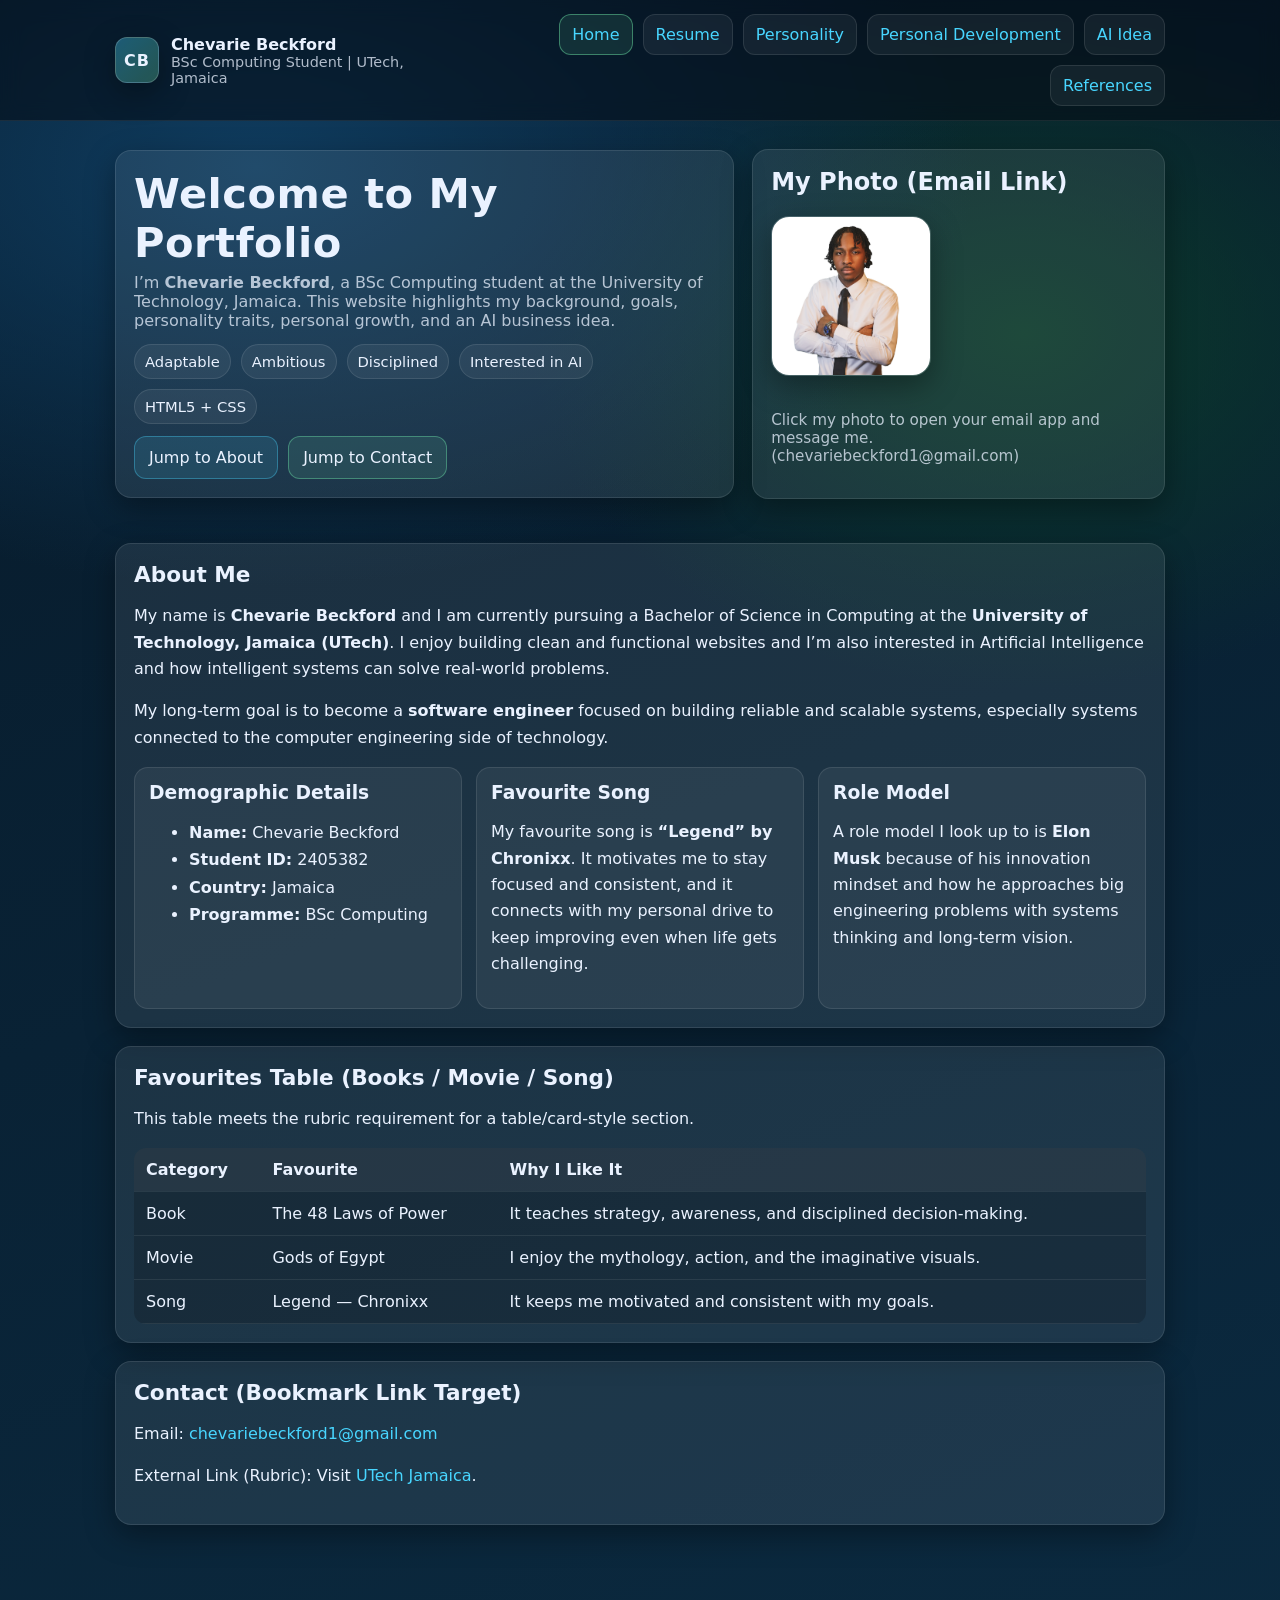
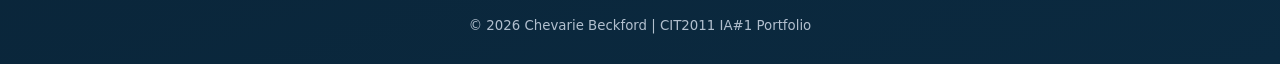
==== commit 66dca062: "Update index.html" ====
--- a/index.html
+++ b/index.html
@@ -10,7 +10,9 @@
 <meta charset="UTF-8">
 <meta name="viewport" content="width=device-width, initial-scale=1.0">
 <title>Chevarie Beckford | Home</title>
-<link rel="stylesheet" href="../style.css">
+
+<!-- ROOT index.html → style.css is also in ROOT -->
+<link rel="stylesheet" href="style.css">
 </head>
 
 <body>
@@ -24,13 +26,14 @@
 </div>
 </div>
 
+<!-- All other HTML pages are inside Codes/ -->
 <nav class="nav" aria-label="Primary Navigation">
 <a class="active" href="index.html">Home</a>
-<a href="resume.html">Resume</a>
-<a href="personality.html">Personality</a>
-<a href="personal-development.html">Personal Development</a>
-<a href="ai-idea.html">AI Idea</a>
-<a href="references.html">References</a>
+<a href="Codes/resume.html">Resume</a>
+<a href="Codes/personality.html">Personality</a>
+<a href="Codes/personal-development.html">Personal Development</a>
+<a href="Codes/ai-idea.html">AI Idea</a>
+<a href="Codes/references.html">References</a>
 </nav>
 </div>
 </header>
@@ -64,7 +67,8 @@
 <!-- Requirement: Image with alt + image links to local mail client -->
 <div class="profile-wrap">
 <a href="mailto:chevariebeckford1@gmail.com" title="Email me">
-<img class="profile-img" src="../Assets/me.jpg" alt="Photo of Chevarie Beckford">
+<!-- ROOT index.html → Assets folder is also in ROOT -->
+<img class="profile-img" src="Assets/me.jpg" alt="Photo of Chevarie Beckford">
 </a>
 
 <p class="profile-note">
@@ -162,12 +166,6 @@
 External Link (Rubric): Visit
 <a href="https://www.utech.edu.jm/" target="_blank" rel="noopener">UTech Jamaica</a>.
 </p>
-
-<p class="muted">
-Tip: If “Home” doesn’t work from other pages, it means the link was written wrong.
-All your pages are inside <strong>Codes/</strong>, so Home must be:
-<strong>href="index.html"</strong> (not “/” and not “Codes/index.html”).
-</p>
 </section>
 </main>
 
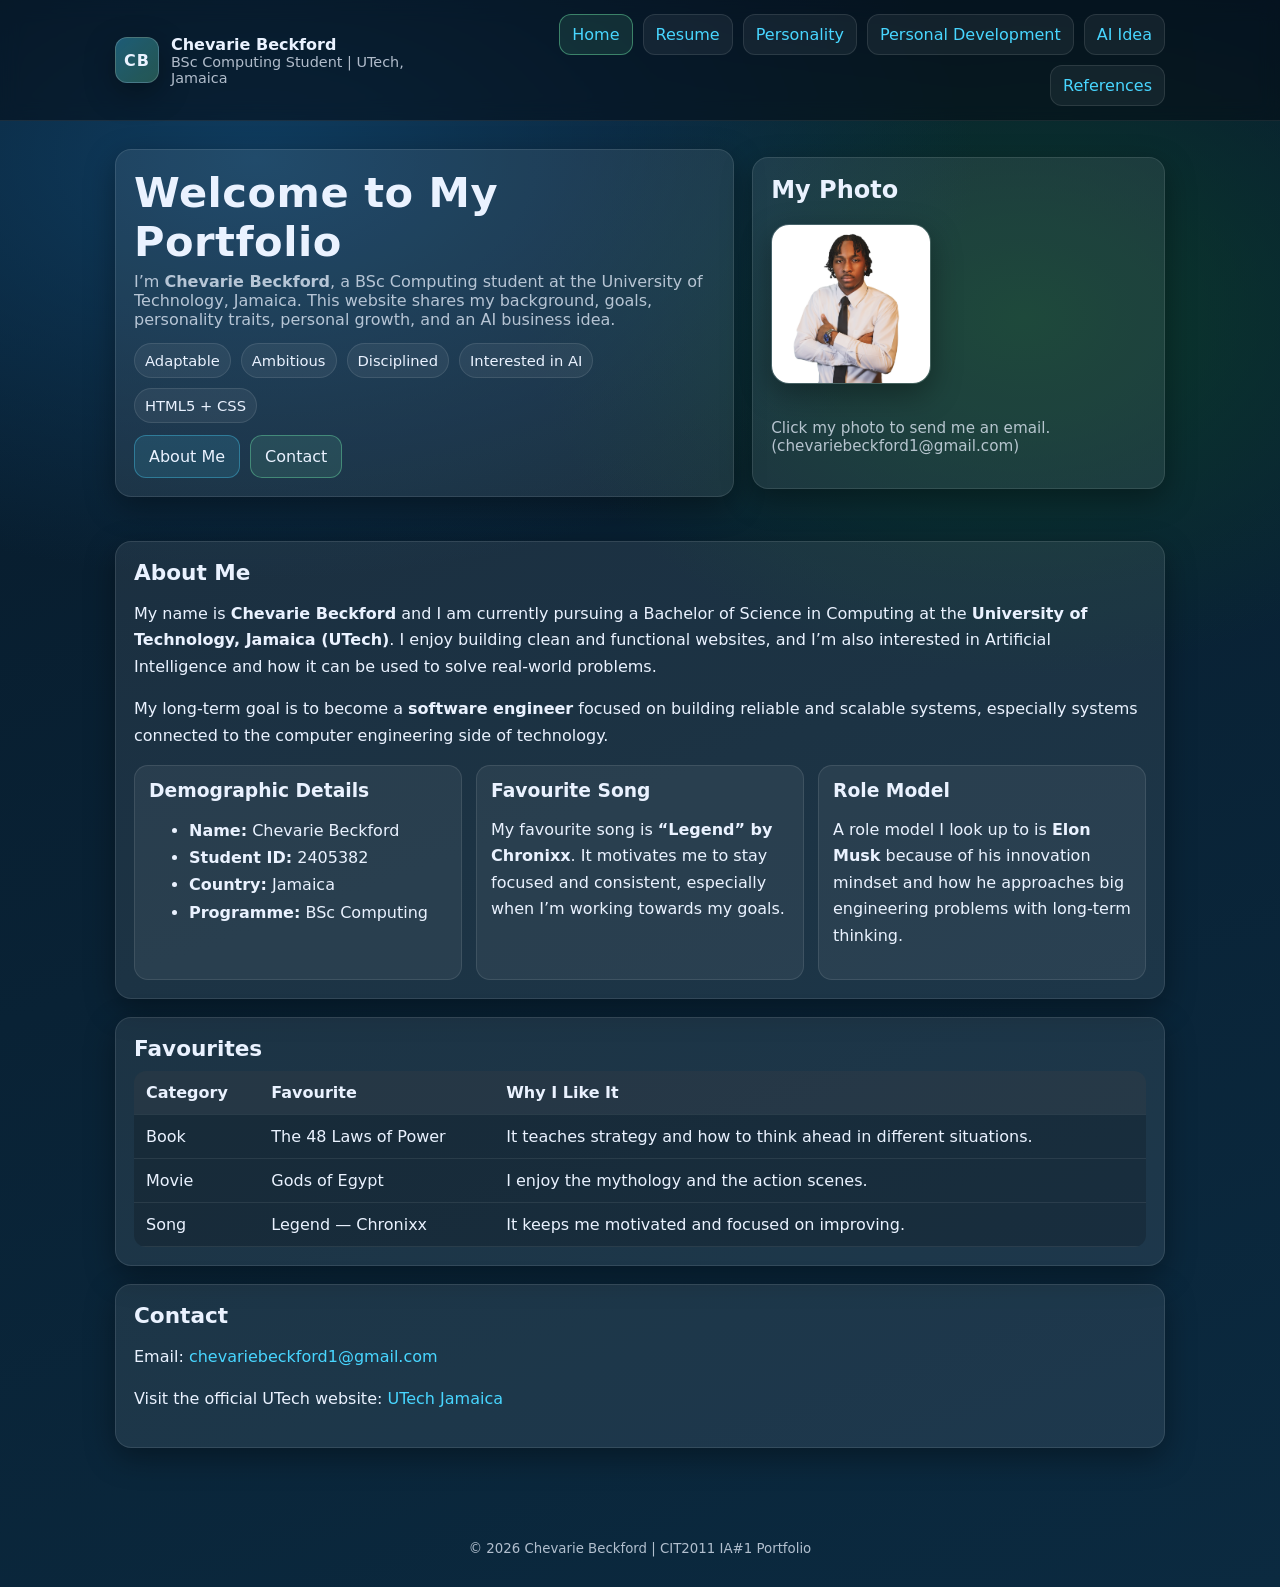
==== commit d13f3077: "Update index.html" ====
--- a/index.html
+++ b/index.html
@@ -11,7 +11,6 @@
 <meta name="viewport" content="width=device-width, initial-scale=1.0">
 <title>Chevarie Beckford | Home</title>
 
-<!-- ROOT index.html → style.css is also in ROOT -->
 <link rel="stylesheet" href="style.css">
 </head>
 
@@ -26,7 +25,6 @@
 </div>
 </div>
 
-<!-- All other HTML pages are inside Codes/ -->
 <nav class="nav" aria-label="Primary Navigation">
 <a class="active" href="index.html">Home</a>
 <a href="Codes/resume.html">Resume</a>
@@ -44,7 +42,7 @@
 <h1>Welcome to My Portfolio</h1>
 <p class="subtitle">
 I’m <strong>Chevarie Beckford</strong>, a BSc Computing student at the University of Technology, Jamaica.
-This website highlights my background, goals, personality traits, personal growth, and an AI business idea.
+This website shares my background, goals, personality traits, personal growth, and an AI business idea.
 </p>
 
 <div class="badges" aria-label="Quick Highlights">
@@ -56,23 +54,21 @@
 </div>
 
 <div class="btn-row">
-<a class="btn" href="#about">Jump to About</a>
-<a class="btn secondary" href="#contact">Jump to Contact</a>
+<a class="btn" href="#about">About Me</a>
+<a class="btn secondary" href="#contact">Contact</a>
 </div>
 </article>
 
 <aside class="hero-card">
-<h2 style="margin-top:0;">My Photo (Email Link)</h2>
+<h2 style="margin-top:0;">My Photo</h2>
 
-<!-- Requirement: Image with alt + image links to local mail client -->
 <div class="profile-wrap">
 <a href="mailto:chevariebeckford1@gmail.com" title="Email me">
-<!-- ROOT index.html → Assets folder is also in ROOT -->
 <img class="profile-img" src="Assets/me.jpg" alt="Photo of Chevarie Beckford">
 </a>
 
 <p class="profile-note">
-Click my photo to open your email app and message me.<br>
+Click my photo to send me an email.<br>
 <span class="muted">(chevariebeckford1@gmail.com)</span>
 </p>
 </div>
@@ -85,8 +81,8 @@
 <h2>About Me</h2>
 <p>
 My name is <strong>Chevarie Beckford</strong> and I am currently pursuing a Bachelor of Science in Computing at
-the <strong>University of Technology, Jamaica (UTech)</strong>. I enjoy building clean and functional websites
-and I’m also interested in Artificial Intelligence and how intelligent systems can solve real-world problems.
+the <strong>University of Technology, Jamaica (UTech)</strong>. I enjoy building clean and functional websites,
+and I’m also interested in Artificial Intelligence and how it can be used to solve real-world problems.
 </p>
 <p>
 My long-term goal is to become a <strong>software engineer</strong> focused on building reliable and scalable systems,
@@ -108,7 +104,7 @@
 <h3>Favourite Song</h3>
 <p class="muted">
 My favourite song is <strong>“Legend” by Chronixx</strong>. It motivates me to stay focused and consistent,
-and it connects with my personal drive to keep improving even when life gets challenging.
+especially when I’m working towards my goals.
 </p>
 </article>
 
@@ -116,15 +112,14 @@
 <h3>Role Model</h3>
 <p class="muted">
 A role model I look up to is <strong>Elon Musk</strong> because of his innovation mindset and how he approaches
-big engineering problems with systems thinking and long-term vision.
+big engineering problems with long-term thinking.
 </p>
 </article>
 </div>
 </section>
 
 <section class="section">
-<h2>Favourites Table (Books / Movie / Song)</h2>
-<p class="muted">This table meets the rubric requirement for a table/card-style section.</p>
+<h2>Favourites</h2>
 
 <div class="table-wrap">
 <table>
@@ -139,17 +134,17 @@
 <tr>
 <td>Book</td>
 <td>The 48 Laws of Power</td>
-<td>It teaches strategy, awareness, and disciplined decision-making.</td>
+<td>It teaches strategy and how to think ahead in different situations.</td>
 </tr>
 <tr>
 <td>Movie</td>
 <td>Gods of Egypt</td>
-<td>I enjoy the mythology, action, and the imaginative visuals.</td>
+<td>I enjoy the mythology and the action scenes.</td>
 </tr>
 <tr>
 <td>Song</td>
 <td>Legend — Chronixx</td>
-<td>It keeps me motivated and consistent with my goals.</td>
+<td>It keeps me motivated and focused on improving.</td>
 </tr>
 </tbody>
 </table>
@@ -157,14 +152,14 @@
 </section>
 
 <section id="contact" class="section">
-<h2>Contact (Bookmark Link Target)</h2>
+<h2>Contact</h2>
 <p>
 Email: <a href="mailto:chevariebeckford1@gmail.com">chevariebeckford1@gmail.com</a>
 </p>
 
 <p>
-External Link (Rubric): Visit
-<a href="https://www.utech.edu.jm/" target="_blank" rel="noopener">UTech Jamaica</a>.
+Visit the official UTech website:
+<a href="https://www.utech.edu.jm/" target="_blank" rel="noopener">UTech Jamaica</a>
 </p>
 </section>
 </main>
